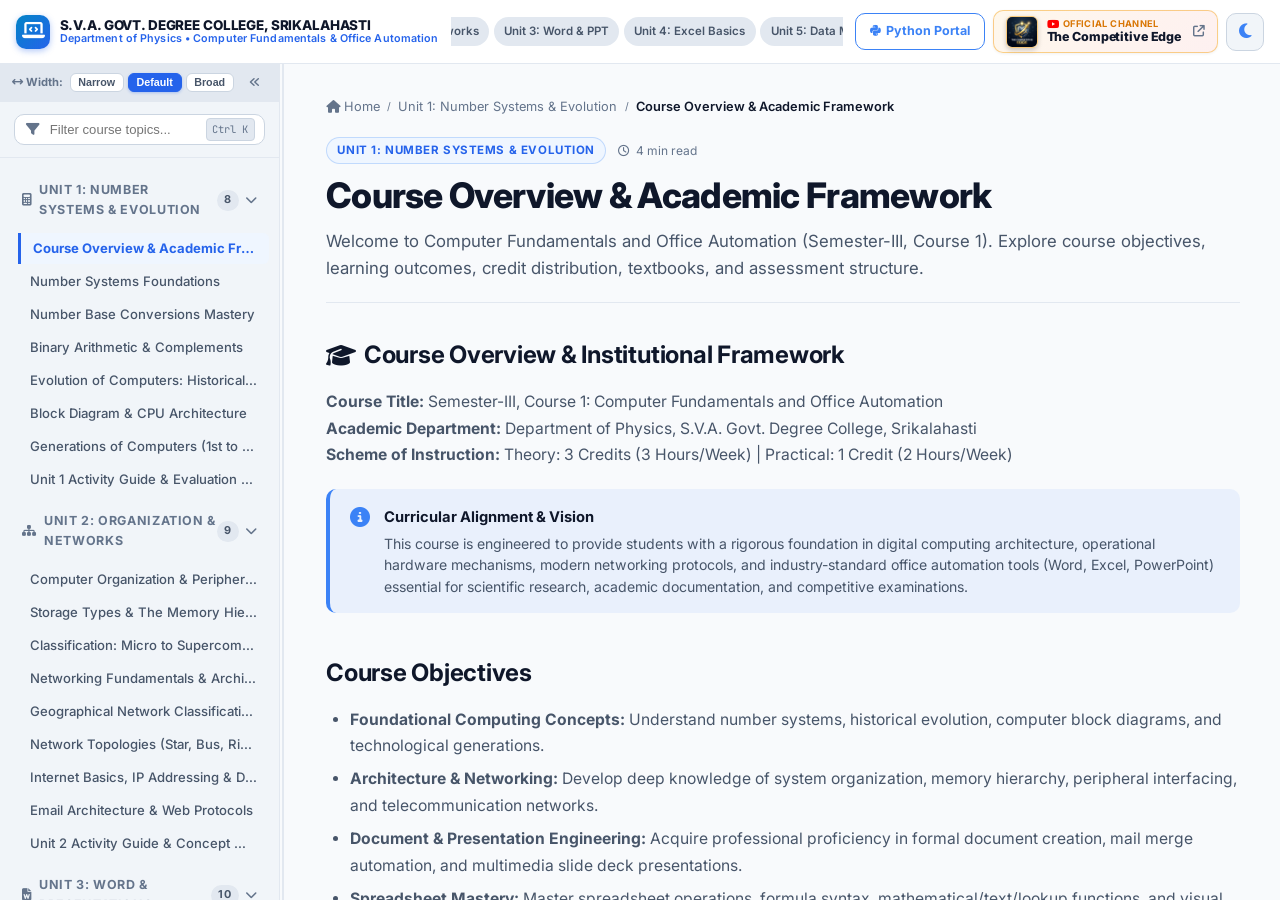
==== computertutorial.html @ bfd8ae58 "Initial commit: Computer Fundamentals & Office Automation Interactive Academic Portal" ====
<!DOCTYPE html>
<html lang="en" data-theme="light">
<head>
  <meta charset="UTF-8">
  <meta name="viewport" content="width=device-width, initial-scale=1.0">
  <title>Computer Fundamentals &amp; Office Automation | Department of Physics, S.V.A. Govt. Degree College, Srikalahasti</title>

  <!-- Google Fonts: Inter & JetBrains Mono -->
  <link rel="preconnect" href="https://fonts.googleapis.com">
  <link rel="preconnect" href="https://fonts.gstatic.com" crossorigin>
  <link href="https://fonts.googleapis.com/css2?family=Inter:wght@400;500;600;700;800&family=JetBrains+Mono:wght@400;500;700&display=swap" rel="stylesheet">

  <!-- Font Awesome 6.5 Icons -->
  <link rel="stylesheet" href="https://cdnjs.cloudflare.com/ajax/libs/font-awesome/6.5.1/css/all.min.css">

  <!-- Core Academic Theme & Interactive Tools Stylesheets -->
  <link rel="stylesheet" href="css/style.css">
  <link rel="stylesheet" href="css/interactive-tools.css">
</head>
<body>

  <!-- Top Reading Progress Indicator -->
  <div id="read-progress-bar"></div>

  <!-- Top Navigation Bar -->
  <header class="app-header">
    <div class="header-left">
      <button class="menu-toggle-btn" id="menu-toggle-btn" onclick="window.NavigationTracker.toggleMobileSidebar()" aria-label="Toggle Curriculum Menu">
        <i class="fa-solid fa-bars"></i>
      </button>

      <a href="#cfoa-intro" class="brand-badge">
        <div class="brand-logo-icon" style="background: linear-gradient(135deg, #0284c7, #2563eb);">
          <i class="fa-solid fa-laptop-code"></i>
        </div>
        <div class="brand-title-group">
          <h1>S.V.A. GOVT. DEGREE COLLEGE, SRIKALAHASTI</h1>
          <p>Department of Physics &bull; Computer Fundamentals &amp; Office Automation</p>
        </div>
      </a>
    </div>

    <!-- Quick Track Switcher Pills -->
    <nav class="track-switcher" aria-label="Curriculum Tracks">
      <a href="#cfoa-intro" class="track-pill active" data-track="track-unit1">Unit 1: Hardware</a>
      <a href="#computer-organization-io" class="track-pill" data-track="track-unit2">Unit 2: Networks</a>
      <a href="#word-basics-interface" class="track-pill" data-track="track-unit3">Unit 3: Word &amp; PPT</a>
      <a href="#spreadsheet-anatomy-referencing" class="track-pill" data-track="track-unit4">Unit 4: Excel Basics</a>
      <a href="#advanced-conditional-formatting" class="track-pill" data-track="track-unit5">Unit 5: Data Modelling</a>
      <a href="#lab-01-system-assembly" class="track-pill" data-track="track-practicals" style="background: rgba(16, 185, 129, 0.1); border-color: var(--accent-emerald); color: var(--accent-emerald);">
        <i class="fa-solid fa-flask"></i> 14 Practical Labs
      </a>
    </nav>

    <div class="header-right">
      <!-- Course Switcher Link to Python Master Portal -->
      <a href="../Python-SVAGDC/index.html" class="tool-btn" style="text-decoration: none; font-size: 0.78rem; font-weight: 700; color: #3b82f6; border-color: #3b82f6; display: inline-flex; align-items: center; gap: 0.35rem;" title="Switch to Python Master Portal">
        <i class="fa-brands fa-python"></i> Python Portal
      </a>

      <!-- YouTube Channel Promotion -->
      <a href="https://www.youtube.com/@TheCompetitiveEdge-b4z" target="_blank" rel="noopener noreferrer" class="yt-promo-btn" title="Visit our Official YouTube Channel: The Competitive Edge (S.V.A. Govt. Degree College, Srikalahasti)" aria-label="Visit The Competitive Edge Official YouTube Channel">
        <img src="Logo-TheCompetitiveEdge.jpg" alt="The Competitive Edge" class="yt-promo-logo">
        <div class="yt-text-box">
          <span class="yt-channel-label"><i class="fa-brands fa-youtube yt-red-icon"></i> Official Channel</span>
          <span class="yt-channel-name">The Competitive Edge</span>
        </div>
        <span class="yt-subscribe-badge" title="Watch on YouTube">
          <i class="fa-solid fa-arrow-up-right-from-square"></i>
        </span>
      </a>

      <button class="theme-toggle-btn" id="theme-toggle-btn" aria-label="Toggle Dark/Light Mode" title="Toggle Theme">
        <i class="fa-solid fa-moon"></i>
      </button>
    </div>
  </header>

  <!-- Main App Layout Container -->
  <div class="app-container">
    <!-- Mobile Sidebar Backdrop -->
    <div class="sidebar-backdrop" id="sidebar-backdrop" onclick="window.NavigationTracker.closeMobileSidebar()"></div>

    <!-- Floating Expand Button for Desktop when Sidebar is Collapsed -->
    <button class="sidebar-floating-toggle" id="sidebar-floating-toggle" title="Show Curriculum Menu">
      <i class="fa-solid fa-bars"></i>
      <span>Curriculum Menu</span>
    </button>

    <!-- Collapsible & Resizable Sidebar Navigation -->
    <aside class="app-sidebar" id="app-sidebar">
      <!-- Sidebar Width Adjustment Toolbar -->
      <div class="sidebar-width-toolbar">
        <div class="width-presets-group" title="Quick Width Presets">
          <span class="width-label"><i class="fa-solid fa-arrows-left-right"></i> Width:</span>
          <button type="button" class="btn-width-preset" data-width="210" title="Narrow Sidebar (210px)">Narrow</button>
          <button type="button" class="btn-width-preset active" data-width="280" title="Default Sidebar (280px)">Default</button>
          <button type="button" class="btn-width-preset" data-width="360" title="Broad Sidebar (360px)">Broad</button>
        </div>
        <button type="button" class="btn-sidebar-collapse" id="sidebar-collapse-btn" title="Collapse Sidebar Menu">
          <i class="fa-solid fa-angles-left"></i>
        </button>
      </div>

      <!-- Quick Search Filter in Sidebar -->
      <div class="sidebar-search-box">
        <div class="sidebar-input-wrapper">
          <i class="fa-solid fa-filter"></i>
          <input type="text" class="sidebar-search-input" id="sidebar-search-input" placeholder="Filter course topics..." autocomplete="off">
          <kbd class="sidebar-search-kbd">Ctrl K</kbd>
        </div>
      </div>

      <!-- Curriculum Accordion Tree Mount -->
      <nav class="curriculum-tree" id="curriculum-tree" aria-label="Curriculum Navigation"></nav>
    </aside>

    <!-- Draggable Sidebar Resizer Handle -->
    <div class="sidebar-resizer" id="sidebar-resizer" title="Drag to adjust sidebar width (Double-click to reset)"></div>

    <!-- Reading & Interactive Main Pane -->
    <main class="app-main" id="app-main">
      <div class="content-wrapper" id="topic-content-mount">
        <!-- Dynamic Topic Content Injected via app.js -->
        <div style="padding: 3rem 1rem; text-align: center; color: var(--text-muted);">
          <i class="fa-solid fa-spinner fa-spin" style="font-size: 2rem; margin-bottom: 1rem; color: var(--primary);"></i>
          <p>Loading course modules...</p>
        </div>
      </div>

      <!-- YouTube Channel Promotion Banner -->
      <section class="bottom-yt-promo-container" aria-label="Official YouTube Channel Promotion">
        <div class="bottom-yt-card">
          <div class="bottom-yt-left">
            <img src="Logo-TheCompetitiveEdge.jpg" alt="The Competitive Edge Crest Logo" class="bottom-yt-crest">
          </div>
          <div class="bottom-yt-body">
            <div class="bottom-yt-badge">
              <i class="fa-brands fa-youtube"></i> OFFICIAL YOUTUBE CHANNEL
            </div>
            <h2 class="bottom-yt-title">The Competitive Edge</h2>
            <p class="bottom-yt-subtitle">
              Department of Physics &bull; S.V.A. Govt. Degree College, Srikalahasti
            </p>
            <div class="bottom-yt-desc">
              <p>
                <strong>Welcome to The Competitive Edge</strong> &mdash; your one-stop academic destination for smart and effective competitive exam preparation! 🎯
              </p>
              <p>
                A complete package for degree scholars and competitive aspirants. We are dedicated to helping students build the analytical skills, computer literacy, reasoning, and competitive edge needed to succeed in government and higher academic examinations.
              </p>
              
              <div class="bottom-yt-features-title">
                📚 What you’ll find on this channel:
              </div>
              <ul class="bottom-yt-grid">
                <li><span>📰</span> Daily Current Affairs &amp; Quizzes</li>
                <li><span>🔢</span> Quantitative Aptitude &amp; Arithmetic</li>
                <li><span>🧠</span> Reasoning &ndash; Verbal &amp; Non-Verbal</li>
                <li><span>📖</span> General English &amp; Vocabulary</li>
                <li><span>🔬</span> General Science &amp; Physics Lectures</li>
                <li><span>💻</span> Computer Fundamentals &amp; Office Automation</li>
                <li><span>🎯</span> Practice Questions, Quizzes &amp; Revision</li>
                <li><span>💡</span> Exam Strategies, Tips &amp; Shortcuts</li>
              </ul>

              <div class="bottom-yt-target-exams">
                Content tailored for aspirants preparing for UPSC, SSC CGL, Banking, Railways (RRB), APPSC, TSPSC, State PSCs, Police, Defence, and university examinations.
              </div>
            </div>
            <div class="bottom-yt-actions">
              <a href="https://www.youtube.com/@TheCompetitiveEdge-b4z" target="_blank" rel="noopener noreferrer" class="btn-yt-big-subscribe" title="Subscribe to The Competitive Edge on YouTube">
                <i class="fa-brands fa-youtube"></i> Subscribe &amp; Watch Lectures <i class="fa-solid fa-arrow-up-right-from-square"></i>
              </a>
              <span class="bottom-yt-stat"><i class="fa-solid fa-circle-check"></i> Free Academic Lectures &amp; Competitive Exam Prep</span>
            </div>
          </div>
        </div>
      </section>

      <!-- Footer -->
      <footer class="app-footer">
        <div class="footer-dept-badge">DEPARTMENT OF PHYSICS</div>
        <p>S.V.A. Govt. Degree College, Srikalahasti, Tirupati District, Andhra Pradesh</p>
        <p style="margin-top: 0.35rem; font-size: 0.76rem; color: var(--text-muted);">
          Semester-III &bull; Course 1: Computer Fundamentals and Office Automation &bull; Live Interactive Web Portal
        </p>
      </footer>
    </main>
  </div>

  <!-- Global Fast Search Modal (Ctrl+K) -->
  <div class="search-modal-backdrop" id="search-modal-backdrop">
    <div class="search-modal">
      <div class="search-modal-header">
        <i class="fa-solid fa-magnifying-glass"></i>
        <input type="text" class="search-modal-input" id="search-modal-input" placeholder="Search number systems, networking, Word, Excel formulas, labs..." autocomplete="off">
        <button class="search-modal-close" id="search-modal-close" aria-label="Close search modal">
          <i class="fa-solid fa-xmark"></i>
        </button>
      </div>
      <ul class="search-results-list" id="search-results-list"></ul>
    </div>
  </div>

  <!-- Application Logic Scripts -->
  <script src="js/curriculum_data.js"></script>
  <script src="js/spreadsheet_engine.js"></script>
  <script src="js/number_converter.js"></script>
  <script src="js/topology_simulator.js"></script>
  <script src="js/quiz.js"></script>
  <script src="js/navigation.js"></script>
  <script src="js/app.js"></script>

</body>
</html>
---- css/style.css ----
/* ==========================================================================
   Python-SVAGDC: Master Python Learning Portal
   S.V.A. Govt. Degree College, Srikalahasti
   Bespoke Academic Theme & Responsive Layout
   ========================================================================== */

:root {
  --font-sans: 'Inter', -apple-system, BlinkMacSystemFont, "Segoe UI", Roboto, Oxygen, Ubuntu, Cantarell, sans-serif;
  --font-mono: 'JetBrains Mono', 'Fira Code', Menlo, Monaco, Consolas, monospace;

  /* Light Theme Palette */
  --bg-primary: #f8fafc;
  --bg-surface: #ffffff;
  --bg-surface-elevated: #ffffff;
  --bg-sidebar: #f1f5f9;
  --bg-hover: #e2e8f0;
  --bg-active: #e0f2fe;

  --border-subtle: #e2e8f0;
  --border-medium: #cbd5e1;
  --border-focus: #3b82f6;

  --text-primary: #0f172a;
  --text-secondary: #475569;
  --text-muted: #64748b;
  --text-inverse: #ffffff;

  --primary: #2563eb;
  --primary-hover: #1d4ed8;
  --primary-light: #eff6ff;
  --primary-dark: #1e40af;

  --accent-cyan: #0284c7;
  --accent-emerald: #059669;
  --accent-amber: #d97706;
  --accent-purple: #7c3aed;
  --accent-rose: #e11d48;

  --card-shadow: 0 1px 3px 0 rgb(0 0 0 / 0.08), 0 1px 2px -1px rgb(0 0 0 / 0.08);
  --card-shadow-hover: 0 10px 15px -3px rgb(0 0 0 / 0.08), 0 4px 6px -4px rgb(0 0 0 / 0.04);
  --modal-shadow: 0 20px 25px -5px rgb(0 0 0 / 0.15), 0 8px 10px -6px rgb(0 0 0 / 0.1);

  --header-height: 64px;
  --sidebar-width: 280px;
  --content-max-width: 1040px;
  --radius-sm: 6px;
  --radius-md: 10px;
  --radius-lg: 16px;
  --radius-full: 9999px;
  --transition-fast: 0.15s ease;
  --transition-normal: 0.25s ease;
}

[data-theme="dark"] {
  --bg-primary: #090d16;
  --bg-surface: #0f172a;
  --bg-surface-elevated: #1e293b;
  --bg-sidebar: #0b1120;
  --bg-hover: #1e293b;
  --bg-active: #1e3a8a33;

  --border-subtle: #1e293b;
  --border-medium: #334155;
  --border-focus: #60a5fa;

  --text-primary: #f8fafc;
  --text-secondary: #cbd5e1;
  --text-muted: #94a3b8;
  --text-inverse: #0f172a;

  --primary: #38bdf8;
  --primary-hover: #7dd3fc;
  --primary-light: #0369a133;
  --primary-dark: #0284c7;

  --accent-cyan: #38bdf8;
  --accent-emerald: #10b981;
  --accent-amber: #fbbf24;
  --accent-purple: #a855f7;
  --accent-rose: #f43f5e;

  --card-shadow: 0 4px 6px -1px rgb(0 0 0 / 0.3), 0 2px 4px -2px rgb(0 0 0 / 0.3);
  --card-shadow-hover: 0 10px 15px -3px rgb(0 0 0 / 0.4), 0 4px 6px -4px rgb(0 0 0 / 0.2);
  --modal-shadow: 0 25px 50px -12px rgb(0 0 0 / 0.7);
}

*, *::before, *::after {
  box-sizing: border-box;
  margin: 0;
  padding: 0;
}

html {
  scroll-behavior: smooth;
  font-size: 16px;
}

body {
  font-family: var(--font-sans);
  background-color: var(--bg-primary);
  color: var(--text-primary);
  line-height: 1.65;
  min-height: 100vh;
  display: flex;
  flex-direction: column;
  -webkit-font-smoothing: antialiased;
  -moz-osx-font-smoothing: grayscale;
}

/* ================= Top Progress Bar ================= */
#read-progress-bar {
  position: fixed;
  top: 0;
  left: 0;
  height: 3px;
  background: linear-gradient(90deg, var(--accent-cyan), var(--primary), var(--accent-emerald));
  z-index: 1001;
  width: 0%;
  transition: width 0.1s linear;
}

/* ================= Top Navigation Bar ================= */
.app-header {
  height: var(--header-height);
  background-color: var(--bg-surface);
  border-bottom: 1px solid var(--border-subtle);
  position: sticky;
  top: 0;
  z-index: 1000;
  display: flex;
  align-items: center;
  justify-content: space-between;
  padding: 0 1rem;
  gap: 0.75rem;
  backdrop-filter: blur(12px);
}

.header-left {
  display: flex;
  align-items: center;
  gap: 0.6rem;
  flex-shrink: 0;
}

.menu-toggle-btn {
  display: none;
  background: transparent;
  border: 1px solid var(--border-medium);
  color: var(--text-primary);
  width: 36px;
  height: 36px;
  border-radius: var(--radius-sm);
  cursor: pointer;
  align-items: center;
  justify-content: center;
  font-size: 1rem;
}

.brand-badge {
  display: flex;
  align-items: center;
  gap: 0.6rem;
  text-decoration: none;
  color: inherit;
}

.brand-logo-icon {
  width: 34px;
  height: 34px;
  background: linear-gradient(135deg, #0284c7, #3b82f6);
  border-radius: var(--radius-md);
  display: flex;
  align-items: center;
  justify-content: center;
  color: #ffffff;
  font-size: 1.15rem;
  box-shadow: 0 2px 6px rgba(37, 99, 235, 0.35);
  flex-shrink: 0;
}

.brand-title-group h1 {
  font-size: 0.84rem;
  font-weight: 800;
  letter-spacing: -0.01em;
  color: var(--text-primary);
  line-height: 1.15;
  white-space: nowrap;
}

.brand-title-group p {
  font-size: 0.67rem;
  font-weight: 600;
  color: var(--primary);
  letter-spacing: 0.01em;
  line-height: 1.1;
  white-space: nowrap;
}

/* Quick Track Switcher Pills */
.track-switcher {
  display: flex;
  align-items: center;
  gap: 0.3rem;
  overflow-x: auto;
  flex: 1;
  min-width: 0;
  justify-content: center;
  scrollbar-width: none;
  padding: 0 0.25rem;
}

.track-switcher::-webkit-scrollbar {
  display: none;
}

.track-pill {
  padding: 0.26rem 0.58rem;
  border-radius: var(--radius-full);
  font-size: 0.72rem;
  font-weight: 600;
  color: var(--text-secondary);
  background: var(--bg-hover);
  border: 1px solid transparent;
  cursor: pointer;
  text-decoration: none;
  white-space: nowrap;
  flex-shrink: 0;
  transition: all var(--transition-fast);
}

.track-pill:hover {
  background: var(--bg-active);
  color: var(--primary);
  border-color: var(--border-medium);
}

.track-pill.active {
  background: var(--primary);
  color: #ffffff;
  border-color: var(--primary);
}

.header-right {
  display: flex;
  align-items: center;
  gap: 0.5rem;
  flex-shrink: 0;
}

/* ================= The Competitive Edge YouTube Promotion Badge ================= */
.yt-promo-btn {
  display: flex;
  align-items: center;
  gap: 0.55rem;
  padding: 0.3rem 0.75rem;
  min-width: auto;
  background: linear-gradient(135deg, rgba(245, 158, 11, 0.08), rgba(239, 68, 68, 0.08));
  border: 1.5px solid rgba(245, 158, 11, 0.45);
  border-radius: var(--radius-md);
  color: var(--text-primary);
  text-decoration: none;
  cursor: pointer;
  transition: all var(--transition-fast);
  line-height: 1.2;
  box-shadow: 0 1px 3px rgba(0, 0, 0, 0.06);
}

.yt-promo-btn:hover {
  background: linear-gradient(135deg, rgba(245, 158, 11, 0.16), rgba(239, 68, 68, 0.15));
  border-color: #f59e0b;
  box-shadow: 0 3px 10px rgba(245, 158, 11, 0.25);
  transform: translateY(-1px);
}

.yt-promo-logo {
  width: 32px;
  height: 32px;
  border-radius: 6px;
  object-fit: cover;
  flex-shrink: 0;
  box-shadow: 0 2px 5px rgba(0, 0, 0, 0.2);
  border: 1px solid rgba(245, 158, 11, 0.5);
  transition: transform var(--transition-fast);
}

.yt-promo-btn:hover .yt-promo-logo {
  transform: scale(1.05);
}

.yt-text-box {
  display: flex;
  flex-direction: column;
}

.yt-channel-label {
  font-size: 0.58rem;
  font-weight: 700;
  text-transform: uppercase;
  letter-spacing: 0.04em;
  color: #d97706;
  display: flex;
  align-items: center;
  gap: 0.25rem;
}

.yt-red-icon {
  color: #ff0000;
  font-size: 0.68rem;
}

.yt-channel-name {
  font-size: 0.78rem;
  font-weight: 800;
  color: var(--text-primary);
  white-space: nowrap;
  letter-spacing: -0.01em;
}

.yt-subscribe-badge {
  font-size: 0.72rem;
  color: var(--text-muted);
  margin-left: 0.2rem;
  transition: color var(--transition-fast), transform var(--transition-fast);
}

.yt-promo-btn:hover .yt-subscribe-badge {
  color: #ef4444;
  transform: translate(2px, -2px);
}

[data-theme="dark"] .yt-promo-btn {
  background: linear-gradient(135deg, rgba(245, 158, 11, 0.12), rgba(239, 68, 68, 0.14));
  border-color: rgba(245, 158, 11, 0.55);
}

[data-theme="dark"] .yt-channel-label {
  color: #fbbf24;
}

[data-theme="dark"] .yt-promo-btn:hover {
  border-color: #fbbf24;
  box-shadow: 0 4px 16px rgba(245, 158, 11, 0.35);
}

@media (max-width: 1024px) {
  .yt-promo-btn {
    min-width: auto;
    padding: 0.35rem 0.75rem;
  }
}

@media (max-width: 768px) {
  .yt-channel-label {
    font-size: 0.6rem;
  }
  .yt-channel-name {
    font-size: 0.78rem;
  }
}

@media (max-width: 580px) {
  .yt-text-box, .yt-subscribe-badge {
    display: none;
  }
  .yt-promo-btn {
    min-width: auto;
    padding: 0.25rem 0.4rem;
  }
  .yt-promo-logo {
    width: 34px;
    height: 34px;
  }
}

.search-trigger-btn {
  display: flex;
  align-items: center;
  gap: 0.5rem;
  padding: 0.45rem 0.85rem;
  background: var(--bg-sidebar);
  border: 1px solid var(--border-medium);
  border-radius: var(--radius-md);
  color: var(--text-muted);
  font-size: 0.82rem;
  cursor: pointer;
  transition: all var(--transition-fast);
}

.search-trigger-btn:hover {
  border-color: var(--primary);
  color: var(--text-primary);
}

.search-kbd {
  font-family: var(--font-mono);
  font-size: 0.7rem;
  background: var(--bg-hover);
  border: 1px solid var(--border-medium);
  border-radius: 4px;
  padding: 0.1rem 0.35rem;
  color: var(--text-secondary);
}

.theme-toggle-btn {
  background: var(--bg-sidebar);
  border: 1px solid var(--border-medium);
  color: var(--text-primary);
  width: 38px;
  height: 38px;
  border-radius: var(--radius-md);
  display: flex;
  align-items: center;
  justify-content: center;
  cursor: pointer;
  font-size: 1.05rem;
  transition: all var(--transition-fast);
}

.theme-toggle-btn:hover {
  background: var(--bg-hover);
  border-color: var(--border-focus);
}

/* ================= App Layout Wrapper ================= */
.app-container {
  display: flex;
  flex: 1;
  position: relative;
  overflow: hidden;
}

/* ================= Sidebar Navigation & Width Controls ================= */
.app-sidebar {
  width: var(--sidebar-width);
  background-color: var(--bg-sidebar);
  border-right: 1px solid var(--border-subtle);
  height: calc(100vh - var(--header-height));
  position: sticky;
  top: var(--header-height);
  overflow-y: auto;
  display: flex;
  flex-direction: column;
  flex-shrink: 0;
  transition: transform var(--transition-normal);
}

.app-sidebar.collapsed-desktop {
  width: 0 !important;
  min-width: 0 !important;
  overflow: hidden !important;
  border-right: none !important;
  padding: 0 !important;
  visibility: hidden;
}

/* Sidebar Width Toolbar (Narrow, Default, Broad Presets & Collapse) */
.sidebar-width-toolbar {
  display: flex;
  align-items: center;
  justify-content: space-between;
  padding: 0.4rem 0.75rem;
  background-color: var(--bg-hover);
  border-bottom: 1px solid var(--border-subtle);
  position: sticky;
  top: 0;
  z-index: 12;
  font-size: 0.74rem;
}

.width-presets-group {
  display: flex;
  align-items: center;
  gap: 0.25rem;
}

.width-label {
  font-size: 0.7rem;
  font-weight: 700;
  color: var(--text-muted);
  display: flex;
  align-items: center;
  gap: 0.2rem;
  margin-right: 0.15rem;
}

.btn-width-preset {
  background: var(--bg-surface);
  border: 1px solid var(--border-medium);
  color: var(--text-secondary);
  font-size: 0.67rem;
  font-weight: 600;
  padding: 0.18rem 0.48rem;
  border-radius: var(--radius-sm);
  cursor: pointer;
  transition: all var(--transition-fast);
}

.btn-width-preset:hover {
  background: var(--bg-surface);
  color: var(--primary);
  border-color: var(--primary);
}

.btn-width-preset.active {
  background: var(--primary);
  color: #ffffff;
  border-color: var(--primary);
  font-weight: 700;
  box-shadow: 0 1px 3px rgba(37, 99, 235, 0.3);
}

.btn-sidebar-collapse {
  background: transparent;
  border: 1px solid transparent;
  color: var(--text-muted);
  width: 24px;
  height: 24px;
  border-radius: var(--radius-sm);
  display: flex;
  align-items: center;
  justify-content: center;
  cursor: pointer;
  font-size: 0.72rem;
  transition: all var(--transition-fast);
}

.btn-sidebar-collapse:hover {
  background: var(--bg-surface);
  color: var(--primary);
  border-color: var(--border-medium);
}

/* Draggable Splitter Divider between Sidebar and Main Content */
.sidebar-resizer {
  width: 6px;
  background: transparent;
  cursor: col-resize;
  position: relative;
  flex-shrink: 0;
  z-index: 90;
  transition: background 0.15s ease;
  user-select: none;
}

.sidebar-resizer::after {
  content: '';
  position: absolute;
  top: 0;
  bottom: 0;
  left: 2px;
  width: 2px;
  background: var(--border-subtle);
  transition: all 0.15s ease;
}

.sidebar-resizer:hover,
.sidebar-resizer.dragging {
  background: rgba(37, 99, 235, 0.12);
}

.sidebar-resizer:hover::after,
.sidebar-resizer.dragging::after {
  background: var(--primary);
  width: 3px;
  box-shadow: 0 0 8px rgba(37, 99, 235, 0.5);
}

body.resizing-sidebar {
  cursor: col-resize !important;
  user-select: none !important;
}

body.resizing-sidebar iframe,
body.resizing-sidebar textarea {
  pointer-events: none !important;
}

/* Floating Expand Trigger when Sidebar is Hidden on Desktop */
.sidebar-floating-toggle {
  display: none;
  position: fixed;
  left: 0;
  top: 75px;
  z-index: 1002;
  background: var(--primary);
  color: #ffffff;
  border: none;
  border-radius: 0 var(--radius-md) var(--radius-md) 0;
  padding: 0.5rem 0.75rem;
  cursor: pointer;
  box-shadow: 0 4px 14px rgba(37, 99, 235, 0.45);
  align-items: center;
  gap: 0.45rem;
  font-size: 0.78rem;
  font-weight: 700;
  transition: all var(--transition-fast);
}

.sidebar-floating-toggle:hover {
  background: var(--primary-hover);
  transform: translateX(2px);
}

.sidebar-floating-toggle.visible {
  display: inline-flex;
}

.sidebar-search-box {
  padding: 0.75rem 0.85rem;
  border-bottom: 1px solid var(--border-subtle);
  position: sticky;
  top: 36px;
  background-color: var(--bg-sidebar);
  z-index: 10;
}

.sidebar-input-wrapper {
  position: relative;
  display: flex;
  align-items: center;
}

.sidebar-input-wrapper i {
  position: absolute;
  left: 0.75rem;
  color: var(--text-muted);
  font-size: 0.85rem;
}

.sidebar-search-input {
  width: 100%;
  padding: 0.45rem 0.75rem 0.45rem 2.2rem;
  border-radius: var(--radius-md);
  border: 1px solid var(--border-medium);
  background-color: var(--bg-surface);
  color: var(--text-primary);
  font-size: 0.82rem;
  outline: none;
  transition: border-color var(--transition-fast);
}

.sidebar-search-input:focus {
  border-color: var(--border-focus);
  box-shadow: 0 0 0 2px rgba(59, 130, 246, 0.2);
}

.sidebar-search-kbd {
  position: absolute;
  right: 0.65rem;
  font-family: var(--font-mono);
  font-size: 0.65rem;
  background: var(--bg-hover);
  border: 1px solid var(--border-medium);
  border-radius: 4px;
  padding: 0.1rem 0.35rem;
  color: var(--text-muted);
  pointer-events: none;
}

.curriculum-tree {
  padding: 0.75rem 0.6rem 2rem 0.6rem;
  display: flex;
  flex-direction: column;
  gap: 0.35rem;
}

.category-group {
  border-radius: var(--radius-md);
  overflow: hidden;
}

.category-header {
  display: flex;
  align-items: center;
  justify-content: space-between;
  padding: 0.6rem 0.75rem;
  font-size: 0.78rem;
  font-weight: 700;
  text-transform: uppercase;
  letter-spacing: 0.05em;
  color: var(--text-muted);
  cursor: pointer;
  user-select: none;
  border-radius: var(--radius-sm);
  transition: all var(--transition-fast);
}

.category-header:hover {
  background-color: var(--bg-hover);
  color: var(--text-primary);
}

.category-header-title {
  display: flex;
  align-items: center;
  gap: 0.5rem;
}

.category-badge {
  font-size: 0.68rem;
  padding: 0.1rem 0.45rem;
  border-radius: var(--radius-full);
  background-color: var(--bg-hover);
  color: var(--text-secondary);
}

.category-arrow {
  font-size: 0.75rem;
  transition: transform var(--transition-fast);
}

.category-group.collapsed .category-arrow {
  transform: rotate(-90deg);
}

.category-group.collapsed .topic-list {
  display: none;
}

.topic-list {
  list-style: none;
  padding-left: 0.5rem;
  margin-top: 0.15rem;
  display: flex;
  flex-direction: column;
  gap: 0.12rem;
}

.topic-item a {
  display: flex;
  align-items: center;
  justify-content: space-between;
  gap: 0.45rem;
  padding: 0.42rem 0.75rem;
  font-size: 0.82rem;
  font-weight: 500;
  color: var(--text-secondary);
  text-decoration: none;
  border-radius: var(--radius-sm);
  transition: all var(--transition-fast);
  line-height: 1.35;
}

.topic-item a span {
  flex: 1;
  min-width: 0;
  overflow: hidden;
  text-overflow: ellipsis;
  white-space: nowrap;
}

.topic-item a:hover {
  background-color: var(--bg-hover);
  color: var(--text-primary);
  transform: translateX(2px);
}

.topic-item.active a {
  background-color: var(--primary-light);
  color: var(--primary);
  font-weight: 700;
  border-left: 3px solid var(--primary);
  border-top-left-radius: 0;
  border-bottom-left-radius: 0;
}

.topic-item .check-icon {
  font-size: 0.72rem;
  color: var(--accent-emerald);
  display: none;
}

.topic-item.completed .check-icon {
  display: inline-block;
}

/* ================= Main Content Area ================= */
.app-main {
  flex: 1;
  min-width: 0;
  height: calc(100vh - var(--header-height));
  overflow-y: auto;
  padding: 2rem 2.5rem 4rem 2.5rem;
  scroll-behavior: smooth;
}

.content-wrapper {
  max-width: var(--content-max-width);
  margin: 0 auto;
}

/* Breadcrumbs */
.breadcrumbs {
  display: flex;
  align-items: center;
  gap: 0.45rem;
  font-size: 0.8rem;
  color: var(--text-muted);
  margin-bottom: 1.25rem;
}

.breadcrumbs a {
  color: var(--text-muted);
  text-decoration: none;
  transition: color var(--transition-fast);
}

.breadcrumbs a:hover {
  color: var(--primary);
}

.breadcrumbs .separator {
  font-size: 0.65rem;
  color: var(--text-muted);
}

.breadcrumbs .current {
  color: var(--text-primary);
  font-weight: 600;
}

/* Lesson Header & Meta */
.lesson-header {
  margin-bottom: 2rem;
  padding-bottom: 1.25rem;
  border-bottom: 1px solid var(--border-subtle);
}

.lesson-meta-row {
  display: flex;
  align-items: center;
  gap: 0.75rem;
  margin-bottom: 0.6rem;
  flex-wrap: wrap;
}

.module-tag {
  font-size: 0.72rem;
  font-weight: 700;
  text-transform: uppercase;
  letter-spacing: 0.05em;
  padding: 0.2rem 0.65rem;
  border-radius: var(--radius-full);
  background-color: var(--primary-light);
  color: var(--primary);
  border: 1px solid rgba(59, 130, 246, 0.25);
}

.read-time {
  font-size: 0.75rem;
  color: var(--text-muted);
  display: flex;
  align-items: center;
  gap: 0.35rem;
}

.lesson-title {
  font-size: 2.2rem;
  font-weight: 800;
  letter-spacing: -0.02em;
  color: var(--text-primary);
  line-height: 1.2;
  margin-bottom: 0.75rem;
}

.lesson-lead {
  font-size: 1.05rem;
  color: var(--text-secondary);
  line-height: 1.6;
  max-width: 900px;
}

/* Chapter Navigation Quick Buttons */
.nav-buttons-bar {
  display: flex;
  align-items: center;
  justify-content: space-between;
  margin: 1.5rem 0;
  gap: 1rem;
}

.nav-btn {
  display: inline-flex;
  align-items: center;
  gap: 0.5rem;
  padding: 0.55rem 1.1rem;
  border-radius: var(--radius-md);
  font-size: 0.86rem;
  font-weight: 600;
  text-decoration: none;
  cursor: pointer;
  transition: all var(--transition-fast);
  border: 1px solid var(--border-medium);
  background-color: var(--bg-surface);
  color: var(--text-primary);
}

.nav-btn:hover {
  border-color: var(--primary);
  color: var(--primary);
  background-color: var(--bg-hover);
}

.nav-btn.primary {
  background-color: var(--primary);
  color: #ffffff;
  border-color: var(--primary);
  box-shadow: 0 2px 4px rgba(37, 99, 235, 0.25);
}

.nav-btn.primary:hover {
  background-color: var(--primary-hover);
}

.nav-btn.disabled {
  opacity: 0.4;
  pointer-events: none;
  cursor: not-allowed;
}

/* Pedagogical Sections & Typography */
.pedagogy-section {
  margin-bottom: 2.5rem;
}

.pedagogy-section h2 {
  font-size: 1.5rem;
  font-weight: 700;
  letter-spacing: -0.01em;
  color: var(--text-primary);
  margin-bottom: 0.9rem;
  display: flex;
  align-items: center;
  gap: 0.5rem;
}

.pedagogy-section h3 {
  font-size: 1.2rem;
  font-weight: 600;
  color: var(--text-primary);
  margin: 1.5rem 0 0.75rem 0;
}

.pedagogy-section p {
  color: var(--text-secondary);
  font-size: 0.98rem;
  line-height: 1.7;
  margin-bottom: 1rem;
}

.pedagogy-section ul, .pedagogy-section ol {
  color: var(--text-secondary);
  font-size: 0.98rem;
  line-height: 1.7;
  padding-left: 1.5rem;
  margin-bottom: 1rem;
}

.pedagogy-section li {
  margin-bottom: 0.4rem;
}

.pedagogy-section code {
  font-family: var(--font-mono);
  font-size: 0.88em;
  background-color: var(--bg-hover);
  color: var(--accent-rose);
  padding: 0.15rem 0.35rem;
  border-radius: var(--radius-sm);
  border: 1px solid var(--border-subtle);
}

/* Callout Alerts */
.callout-box {
  border-radius: var(--radius-md);
  padding: 1rem 1.25rem;
  margin: 1.25rem 0;
  display: flex;
  gap: 0.85rem;
  border-left: 4px solid;
}

.callout-box.info {
  background-color: rgba(59, 130, 246, 0.08);
  border-color: #3b82f6;
  color: var(--text-primary);
}

.callout-box.tip {
  background-color: rgba(16, 185, 129, 0.08);
  border-color: #10b981;
  color: var(--text-primary);
}

.callout-box.warning {
  background-color: rgba(245, 158, 11, 0.08);
  border-color: #f59e0b;
  color: var(--text-primary);
}

.callout-box.academic {
  background-color: rgba(124, 58, 237, 0.08);
  border-color: #7c3aed;
  color: var(--text-primary);
}

.callout-icon {
  font-size: 1.25rem;
  line-height: 1;
  flex-shrink: 0;
  margin-top: 0.15rem;
}

.callout-box.info .callout-icon { color: #3b82f6; }
.callout-box.tip .callout-icon { color: #10b981; }
.callout-box.warning .callout-icon { color: #f59e0b; }
.callout-box.academic .callout-icon { color: #7c3aed; }

.callout-content {
  flex: 1;
}

.callout-title {
  font-weight: 700;
  font-size: 0.92rem;
  margin-bottom: 0.25rem;
}

.callout-text {
  font-size: 0.88rem;
  color: var(--text-secondary);
  line-height: 1.5;
}

/* Modern Data & Reference Tables */
.table-container {
  overflow-x: auto;
  margin: 1.5rem 0;
  border-radius: var(--radius-md);
  border: 1px solid var(--border-medium);
  background-color: var(--bg-surface);
  box-shadow: var(--card-shadow);
}

.data-table {
  width: 100%;
  border-collapse: collapse;
  text-align: left;
  font-size: 0.88rem;
}

.data-table th {
  background-color: var(--bg-sidebar);
  color: var(--text-primary);
  font-weight: 700;
  padding: 0.75rem 1rem;
  border-bottom: 2px solid var(--border-medium);
  white-space: nowrap;
}

.data-table td {
  padding: 0.75rem 1rem;
  border-bottom: 1px solid var(--border-subtle);
  color: var(--text-secondary);
}

.data-table tr:last-child td {
  border-bottom: none;
}

.data-table tr:hover td {
  background-color: var(--bg-hover);
}

/* ================= Search Modal ================= */
.search-modal-backdrop {
  position: fixed;
  inset: 0;
  background-color: rgba(0, 0, 0, 0.6);
  backdrop-filter: blur(4px);
  z-index: 2000;
  display: none;
  align-items: flex-start;
  justify-content: center;
  padding-top: 10vh;
}

.search-modal-backdrop.active {
  display: flex;
}

.search-modal {
  width: 90%;
  max-width: 620px;
  background-color: var(--bg-surface);
  border: 1px solid var(--border-medium);
  border-radius: var(--radius-lg);
  box-shadow: var(--modal-shadow);
  overflow: hidden;
  display: flex;
  flex-direction: column;
}

.search-modal-header {
  display: flex;
  align-items: center;
  padding: 0.85rem 1.25rem;
  border-bottom: 1px solid var(--border-subtle);
  gap: 0.75rem;
}

.search-modal-header i {
  color: var(--text-muted);
  font-size: 1.1rem;
}

.search-modal-input {
  flex: 1;
  border: none;
  background: transparent;
  color: var(--text-primary);
  font-size: 1.05rem;
  outline: none;
}

.search-modal-close {
  background: none;
  border: none;
  color: var(--text-muted);
  cursor: pointer;
  font-size: 1.1rem;
  padding: 0.2rem;
}

.search-results-list {
  max-height: 400px;
  overflow-y: auto;
  padding: 0.5rem;
  list-style: none;
}

.search-result-item a {
  display: block;
  padding: 0.75rem 1rem;
  border-radius: var(--radius-md);
  text-decoration: none;
  color: var(--text-primary);
  transition: background-color var(--transition-fast);
}

.search-result-item a:hover {
  background-color: var(--bg-hover);
}

.search-result-title {
  font-weight: 600;
  font-size: 0.92rem;
}

.search-result-path {
  font-size: 0.76rem;
  color: var(--text-muted);
  margin-top: 0.15rem;
}

/* ================= Big Size Bottom YouTube Promotion Banner ================= */
.bottom-yt-promo-container {
  max-width: var(--content-max-width);
  margin: 3.5rem auto 2.5rem auto;
  padding: 0 0.5rem;
}

.bottom-yt-card {
  display: flex;
  align-items: flex-start;
  gap: 2.25rem;
  background: linear-gradient(135deg, rgba(245, 158, 11, 0.07), rgba(239, 68, 68, 0.08), rgba(37, 99, 235, 0.05));
  border: 2px solid rgba(245, 158, 11, 0.45);
  border-radius: var(--radius-lg);
  padding: 2.25rem 2.5rem;
  box-shadow: 0 4px 24px rgba(0, 0, 0, 0.06);
  position: relative;
  overflow: hidden;
  transition: all var(--transition-normal);
}

.bottom-yt-card::before {
  content: '';
  position: absolute;
  top: -60px;
  right: -60px;
  width: 180px;
  height: 180px;
  background: radial-gradient(circle, rgba(239, 68, 68, 0.15) 0%, transparent 70%);
  border-radius: 50%;
  pointer-events: none;
}

.bottom-yt-card:hover {
  border-color: #f59e0b;
  box-shadow: 0 8px 32px rgba(245, 158, 11, 0.22);
  transform: translateY(-2px);
}

.bottom-yt-left {
  flex-shrink: 0;
  margin-top: 0.25rem;
}

.bottom-yt-crest {
  width: 110px;
  height: 110px;
  border-radius: 20px;
  object-fit: cover;
  box-shadow: 0 6px 18px rgba(0, 0, 0, 0.28);
  border: 2.5px solid rgba(245, 158, 11, 0.65);
  transition: transform var(--transition-fast);
}

.bottom-yt-card:hover .bottom-yt-crest {
  transform: scale(1.05) rotate(1deg);
}

.bottom-yt-body {
  flex: 1;
  min-width: 0;
}

.bottom-yt-badge {
  display: inline-flex;
  align-items: center;
  gap: 0.45rem;
  font-size: 0.72rem;
  font-weight: 800;
  text-transform: uppercase;
  letter-spacing: 0.06em;
  color: #ffffff;
  background: linear-gradient(135deg, #dc2626, #b91c1c);
  padding: 0.25rem 0.8rem;
  border-radius: var(--radius-full);
  margin-bottom: 0.65rem;
  box-shadow: 0 2px 6px rgba(220, 38, 38, 0.35);
}

.bottom-yt-title {
  font-size: 1.65rem;
  font-weight: 800;
  color: var(--text-primary);
  margin-bottom: 0.2rem;
  letter-spacing: -0.02em;
  line-height: 1.2;
}

.bottom-yt-subtitle {
  font-size: 0.88rem;
  font-weight: 600;
  color: #d97706;
  margin-bottom: 0.75rem;
}

.bottom-yt-desc {
  font-size: 0.92rem;
  color: var(--text-secondary);
  line-height: 1.65;
  margin-bottom: 1.25rem;
  max-width: 100%;
}

.bottom-yt-desc p {
  margin-bottom: 0.65rem;
}

.bottom-yt-features-title {
  font-size: 0.96rem;
  font-weight: 700;
  color: var(--text-primary);
  margin: 1.15rem 0 0.5rem 0;
  display: flex;
  align-items: center;
  gap: 0.4rem;
}

.bottom-yt-grid {
  display: grid;
  grid-template-columns: repeat(auto-fit, minmax(260px, 1fr));
  gap: 0.45rem 1.25rem;
  margin: 0.6rem 0 1.2rem 0;
  list-style: none;
  padding: 0;
}

.bottom-yt-grid li {
  font-size: 0.88rem;
  color: var(--text-secondary);
  display: flex;
  align-items: center;
  gap: 0.5rem;
  line-height: 1.4;
}

.bottom-yt-target-exams {
  font-size: 0.88rem;
  color: var(--text-secondary);
  background: var(--bg-hover);
  border-left: 3px solid #f59e0b;
  padding: 0.75rem 1rem;
  border-radius: 0 var(--radius-sm) var(--radius-sm) 0;
  margin: 1rem 0 1.25rem 0;
  line-height: 1.6;
}

.bottom-yt-actions {
  display: flex;
  align-items: center;
  gap: 1.25rem;
  flex-wrap: wrap;
}

.btn-yt-big-subscribe {
  display: inline-flex;
  align-items: center;
  gap: 0.65rem;
  padding: 0.7rem 1.6rem;
  background: linear-gradient(135deg, #ef4444, #dc2626);
  color: #ffffff !important;
  font-size: 0.95rem;
  font-weight: 700;
  border-radius: var(--radius-md);
  text-decoration: none;
  box-shadow: 0 4px 14px rgba(239, 68, 68, 0.38);
  transition: all var(--transition-fast);
}

.btn-yt-big-subscribe:hover {
  background: linear-gradient(135deg, #dc2626, #b91c1c);
  box-shadow: 0 6px 20px rgba(239, 68, 68, 0.55);
  transform: translateY(-2px);
}

.bottom-yt-stat {
  font-size: 0.84rem;
  color: var(--text-muted);
  display: inline-flex;
  align-items: center;
  gap: 0.4rem;
}

.bottom-yt-stat i {
  color: var(--accent-emerald);
}

[data-theme="dark"] .bottom-yt-card {
  background: linear-gradient(135deg, rgba(245, 158, 11, 0.12), rgba(239, 68, 68, 0.12), rgba(30, 58, 138, 0.2));
  border-color: rgba(245, 158, 11, 0.5);
}

[data-theme="dark"] .bottom-yt-subtitle {
  color: #fbbf24;
}

@media (max-width: 768px) {
  .bottom-yt-card {
    flex-direction: column;
    text-align: center;
    gap: 1.5rem;
    padding: 1.75rem 1.25rem;
  }
  
  .bottom-yt-actions {
    justify-content: center;
  }
  
  .bottom-yt-crest {
    width: 90px;
    height: 90px;
  }
}

/* ================= Footer ================= */
.app-footer {
  background-color: var(--bg-surface);
  border-top: 1px solid var(--border-subtle);
  padding: 2rem 1.5rem;
  text-align: center;
  color: var(--text-muted);
  font-size: 0.82rem;
}

.footer-dept-badge {
  font-weight: 700;
  color: var(--text-primary);
  margin-bottom: 0.35rem;
}

/* ================= Responsive Breakpoints ================= */
@media (max-width: 1024px) {
  .track-switcher {
    display: none;
  }
}

@media (max-width: 860px) {
  .menu-toggle-btn {
    display: flex;
  }

  .sidebar-resizer,
  .sidebar-width-toolbar,
  .sidebar-floating-toggle {
    display: none !important;
  }

  .app-sidebar {
    position: fixed;
    left: 0;
    top: var(--header-height);
    bottom: 0;
    z-index: 1050;
    transform: translateX(-100%);
    box-shadow: var(--modal-shadow);
  }

  .app-sidebar.open {
    transform: translateX(0);
  }

  .sidebar-backdrop {
    position: fixed;
    inset: 0;
    top: var(--header-height);
    background-color: rgba(0, 0, 0, 0.5);
    z-index: 1040;
    display: none;
  }

  .sidebar-backdrop.active {
    display: block;
  }

  .app-main {
    padding: 1.5rem 1rem 3rem 1rem;
  }

  .lesson-title {
    font-size: 1.75rem;
  }
}

/* ==========================================================================
   Test Your Understanding Quiz & Assessment Styling
   ========================================================================== */
.quiz-header-bar {
  margin: 3rem 0 1.75rem 0;
  padding-bottom: 1rem;
  border-bottom: 2px solid var(--border-subtle);
  display: flex;
  align-items: center;
  justify-content: space-between;
  flex-wrap: wrap;
  gap: 1rem;
}

.quiz-badge {
  background: linear-gradient(135deg, rgba(245, 158, 11, 0.15), rgba(217, 119, 6, 0.25));
  color: #d97706;
  border: 1px solid rgba(245, 158, 11, 0.35);
  font-size: 0.82rem;
  font-weight: 700;
  text-transform: uppercase;
  letter-spacing: 0.06em;
  padding: 0.4rem 1rem;
  border-radius: var(--radius-full);
  display: inline-flex;
  align-items: center;
  gap: 0.5rem;
  box-shadow: 0 1px 2px rgba(245, 158, 11, 0.1);
}

[data-theme="dark"] .quiz-badge {
  color: #fbbf24;
  background: linear-gradient(135deg, rgba(245, 158, 11, 0.25), rgba(217, 119, 6, 0.35));
  border-color: rgba(245, 158, 11, 0.45);
}

.quiz-count-badge {
  display: inline-flex;
  align-items: center;
  gap: 0.45rem;
  font-size: 0.8rem;
  font-weight: 600;
  color: var(--text-secondary);
  background-color: var(--bg-surface);
  border: 1px solid var(--border-medium);
  padding: 0.35rem 0.85rem;
  border-radius: var(--radius-full);
}

.quiz-item-block {
  padding: 1.5rem 1.6rem;
  background-color: var(--bg-surface);
  border: 1px solid var(--border-subtle);
  border-left: 4px solid var(--primary);
  border-radius: var(--radius-lg);
  margin-bottom: 1.75rem;
  box-shadow: var(--card-shadow);
  transition: all var(--transition-normal);
}

.quiz-item-block:hover {
  box-shadow: var(--card-shadow-hover);
  border-color: var(--border-medium);
  border-left-color: var(--accent-cyan);
}

.quiz-q-num {
  display: inline-block;
  font-size: 0.72rem;
  font-weight: 700;
  text-transform: uppercase;
  letter-spacing: 0.08em;
  color: var(--primary);
  background: var(--primary-light);
  padding: 0.2rem 0.65rem;
  border-radius: var(--radius-sm);
  margin-bottom: 0.85rem;
}

[data-theme="dark"] .quiz-q-num {
  background: rgba(59, 130, 246, 0.2);
  color: #60a5fa;
}

.quiz-question {
  font-size: 1.05rem;
  font-weight: 700;
  color: var(--text-primary);
  margin-bottom: 1.25rem;
  line-height: 1.55;
}

.quiz-options {
  display: flex;
  flex-direction: column;
  gap: 0.65rem;
  margin-bottom: 1.25rem;
}

.quiz-option-label {
  display: flex;
  align-items: center;
  gap: 0.9rem;
  padding: 0.85rem 1.15rem;
  border: 1.5px solid var(--border-subtle);
  border-radius: var(--radius-md);
  cursor: pointer;
  background-color: var(--bg-primary);
  transition: all var(--transition-fast);
  color: var(--text-secondary);
  font-size: 0.93rem;
  user-select: none;
}

.quiz-option-label:hover {
  background-color: var(--bg-hover);
  border-color: var(--border-medium);
  color: var(--text-primary);
  transform: translateX(4px);
}

.quiz-option-label.selected,
.quiz-option-label:has(input:checked) {
  background-color: var(--primary-light);
  border-color: var(--primary);
  color: var(--text-primary);
  font-weight: 600;
  box-shadow: 0 0 0 1px var(--primary);
}

[data-theme="dark"] .quiz-option-label.selected,
[data-theme="dark"] .quiz-option-label:has(input:checked) {
  background-color: rgba(37, 99, 235, 0.18);
  border-color: #3b82f6;
  color: #f1f5f9;
}

.quiz-option-label input[type="radio"] {
  accent-color: var(--primary);
  width: 18px;
  height: 18px;
  cursor: pointer;
}

.quiz-actions {
  display: flex;
  align-items: center;
  gap: 0.85rem;
  flex-wrap: wrap;
  margin-top: 1rem;
}

.btn-check-answer {
  display: inline-flex;
  align-items: center;
  gap: 0.5rem;
  background: linear-gradient(135deg, #0284c7, #2563eb);
  color: #ffffff;
  padding: 0.6rem 1.35rem;
  border-radius: var(--radius-md);
  font-size: 0.88rem;
  font-weight: 700;
  border: none;
  cursor: pointer;
  box-shadow: 0 2px 4px rgba(37, 99, 235, 0.25);
  transition: all var(--transition-fast);
}

.btn-check-answer:hover {
  transform: translateY(-1px);
  box-shadow: 0 4px 8px rgba(37, 99, 235, 0.35);
  filter: brightness(1.08);
}

.btn-check-answer:active {
  transform: translateY(0);
}

.btn-show-solution {
  display: inline-flex;
  align-items: center;
  gap: 0.5rem;
  background: var(--bg-surface);
  color: var(--text-secondary);
  border: 1.5px solid var(--border-medium);
  padding: 0.58rem 1.15rem;
  border-radius: var(--radius-md);
  font-size: 0.86rem;
  font-weight: 600;
  cursor: pointer;
  transition: all var(--transition-fast);
}

.btn-show-solution:hover {
  color: var(--text-primary);
  border-color: var(--text-secondary);
  background-color: var(--bg-hover);
}

.quiz-feedback {
  margin-top: 1.15rem;
  padding: 0.95rem 1.25rem;
  border-radius: var(--radius-md);
  font-size: 0.9rem;
  line-height: 1.55;
  display: none;
  transition: all var(--transition-normal);
}

.quiz-feedback.correct {
  display: block;
  background-color: rgba(16, 185, 129, 0.08);
  border: 1.5px solid #10b981;
  color: #047857;
}

[data-theme="dark"] .quiz-feedback.correct {
  color: #34d399;
  background-color: rgba(16, 185, 129, 0.16);
  border-color: #059669;
}

.quiz-feedback.incorrect {
  display: block;
  background-color: rgba(239, 68, 68, 0.08);
  border: 1.5px solid #ef4444;
  color: #b91c1c;
}

[data-theme="dark"] .quiz-feedback.incorrect {
  color: #f87171;
  background-color: rgba(239, 68, 68, 0.16);
  border-color: #dc2626;
}

.quiz-feedback.solution {
  display: block;
  background-color: rgba(245, 158, 11, 0.08);
  border: 1.5px solid #f59e0b;
  color: #b45309;
}

[data-theme="dark"] .quiz-feedback.solution {
  color: #fbbf24;
  background-color: rgba(245, 158, 11, 0.16);
  border-color: #d97706;
}
---- css/interactive-tools.css ----
/* ==========================================================================
   Computer-Fund-OfficeAutomat-SVAGDC: Interactive Tools Stylesheet
   S.V.A. Govt. Degree College, Srikalahasti - Department of Physics
   ========================================================================== */

/* --- Tool Container & Card Wrapper --- */
.interactive-tool-section {
  margin: 2.5rem 0;
  background: var(--bg-surface);
  border: 1px solid var(--border-medium);
  border-radius: var(--radius-lg);
  box-shadow: var(--card-shadow);
  overflow: hidden;
  transition: box-shadow var(--transition-normal);
}

/* ==========================================================================
   Mathematical Typography & Equation Display Cards
   ========================================================================== */
.math-display-formula {
  background: var(--bg-sidebar);
  border: 1px solid var(--border-medium);
  border-left: 4px solid var(--primary);
  border-radius: var(--radius-md);
  padding: 1.1rem 1.4rem;
  font-family: 'Cambria Math', 'KaTeX_Math', 'Times New Roman', Georgia, serif;
  font-size: 1.15rem;
  line-height: 1.9;
  color: var(--text-primary);
  text-align: center;
  overflow-x: auto;
  margin: 1.25rem 0;
  box-shadow: inset 0 1px 2px rgba(0, 0, 0, 0.03);
}

.math-sigma {
  font-size: 1.4rem;
  font-weight: 700;
  vertical-align: -2px;
  margin-right: 3px;
  color: var(--primary);
}

.math-sub-super {
  display: inline-flex;
  flex-direction: column;
  vertical-align: -0.4em;
  font-size: 0.74rem;
  line-height: 1.1;
  text-align: left;
  margin: 0 3px;
}

.interactive-tool-section:hover {
  box-shadow: var(--card-shadow-hover);
}

.tool-card-header {
  display: flex;
  align-items: center;
  justify-content: space-between;
  padding: 1rem 1.4rem;
  background: linear-gradient(135deg, rgba(37, 99, 235, 0.08), rgba(2, 132, 199, 0.04));
  border-bottom: 1px solid var(--border-subtle);
  flex-wrap: wrap;
  gap: 0.75rem;
}

[data-theme="dark"] .tool-card-header {
  background: linear-gradient(135deg, rgba(56, 189, 248, 0.12), rgba(15, 23, 42, 0.6));
}

.tool-title-group {
  display: flex;
  align-items: center;
  gap: 0.75rem;
}

.tool-badge {
  display: inline-flex;
  align-items: center;
  gap: 0.4rem;
  padding: 0.35rem 0.75rem;
  background: var(--primary);
  color: #ffffff;
  border-radius: var(--radius-full);
  font-size: 0.8rem;
  font-weight: 700;
  letter-spacing: 0.02em;
  text-transform: uppercase;
}

.tool-title-text {
  font-size: 1.05rem;
  font-weight: 700;
  color: var(--text-primary);
}

.tool-actions-group {
  display: flex;
  align-items: center;
  gap: 0.5rem;
}

.tool-btn {
  display: inline-flex;
  align-items: center;
  gap: 0.4rem;
  padding: 0.45rem 0.85rem;
  border-radius: var(--radius-md);
  font-size: 0.82rem;
  font-weight: 600;
  border: 1px solid var(--border-medium);
  background: var(--bg-surface);
  color: var(--text-secondary);
  cursor: pointer;
  transition: all var(--transition-fast);
}

.tool-btn:hover {
  background: var(--bg-hover);
  color: var(--text-primary);
  border-color: var(--primary);
}

.tool-btn-primary {
  background: var(--primary);
  color: #ffffff;
  border-color: var(--primary);
}

.tool-btn-primary:hover {
  background: var(--primary-hover);
  color: #ffffff;
}

/* ==========================================================================
   1. Live In-Browser Spreadsheet Grid & Formula Engine
   ========================================================================== */
.spreadsheet-container {
  padding: 1.25rem;
  display: flex;
  flex-direction: column;
  gap: 1rem;
  overflow-x: auto;
}

.spreadsheet-formula-bar {
  display: flex;
  align-items: center;
  gap: 0.5rem;
  background: var(--bg-sidebar);
  border: 1px solid var(--border-medium);
  border-radius: var(--radius-md);
  padding: 0.4rem 0.75rem;
}

.formula-label-fx {
  font-family: var(--font-mono);
  font-weight: 800;
  font-size: 0.95rem;
  color: var(--primary);
  user-select: none;
}

.formula-cell-ref {
  font-family: var(--font-mono);
  font-size: 0.82rem;
  font-weight: 700;
  padding: 0.2rem 0.5rem;
  background: var(--bg-surface);
  border: 1px solid var(--border-medium);
  border-radius: var(--radius-sm);
  color: var(--text-primary);
  min-width: 44px;
  text-align: center;
}

.formula-input-field {
  flex: 1;
  border: none;
  background: transparent;
  font-family: var(--font-mono);
  font-size: 0.88rem;
  color: var(--text-primary);
  outline: none;
}

.spreadsheet-table-wrapper {
  overflow-x: auto;
  border: 1px solid var(--border-medium);
  border-radius: var(--radius-md);
  max-height: 440px;
}

.spreadsheet-table {
  width: 100%;
  border-collapse: collapse;
  font-family: var(--font-sans);
  font-size: 0.85rem;
  text-align: left;
}

.spreadsheet-table th, 
.spreadsheet-table td {
  border: 1px solid var(--border-subtle);
  padding: 0.45rem 0.65rem;
  white-space: nowrap;
}

.spreadsheet-table th {
  background: var(--bg-sidebar);
  font-weight: 700;
  color: var(--text-secondary);
  text-align: center;
  user-select: none;
}

.spreadsheet-table th.row-header {
  width: 40px;
  min-width: 40px;
  background: var(--bg-sidebar);
  font-family: var(--font-mono);
  font-size: 0.78rem;
}

.spreadsheet-table td.cell-input {
  background: var(--bg-surface);
  color: var(--text-primary);
  cursor: cell;
  position: relative;
  transition: background-color var(--transition-fast);
}

.spreadsheet-table td.cell-input:focus-within,
.spreadsheet-table td.cell-input.cell-active {
  outline: 2px solid var(--primary);
  background: var(--primary-light);
  z-index: 2;
}

.spreadsheet-table input.cell-editor {
  width: 100%;
  border: none;
  background: transparent;
  font-family: inherit;
  font-size: inherit;
  color: inherit;
  outline: none;
}

.spreadsheet-sample-presets {
  display: flex;
  flex-wrap: wrap;
  align-items: center;
  gap: 0.5rem;
  padding: 0.75rem 1rem;
  background: var(--bg-sidebar);
  border-radius: var(--radius-md);
  font-size: 0.82rem;
}

.preset-chip {
  padding: 0.3rem 0.65rem;
  background: var(--bg-surface);
  border: 1px solid var(--border-medium);
  border-radius: var(--radius-sm);
  color: var(--text-secondary);
  cursor: pointer;
  font-weight: 500;
  transition: all var(--transition-fast);
}

.preset-chip:hover {
  border-color: var(--primary);
  color: var(--primary);
}

/* ==========================================================================
   2. Number System & Complement Calculator
   ========================================================================== */
.converter-container {
  padding: 1.5rem;
  display: flex;
  flex-direction: column;
  gap: 1.25rem;
}

.converter-grid {
  display: grid;
  grid-template-columns: repeat(auto-fit, minmax(220px, 1fr));
  gap: 1rem;
}

.radix-card {
  background: var(--bg-sidebar);
  border: 1px solid var(--border-subtle);
  border-radius: var(--radius-md);
  padding: 1rem;
  display: flex;
  flex-direction: column;
  gap: 0.5rem;
  transition: border-color var(--transition-fast);
}

.radix-card:focus-within {
  border-color: var(--primary);
  box-shadow: 0 0 0 2px var(--primary-light);
}

.radix-header {
  display: flex;
  justify-content: space-between;
  align-items: center;
}

.radix-name {
  font-weight: 700;
  font-size: 0.88rem;
  color: var(--text-primary);
}

.radix-base-badge {
  font-family: var(--font-mono);
  font-size: 0.72rem;
  font-weight: 700;
  padding: 0.15rem 0.45rem;
  background: var(--border-medium);
  border-radius: var(--radius-full);
  color: var(--text-secondary);
}

.radix-input {
  font-family: var(--font-mono);
  font-size: 1.1rem;
  font-weight: 600;
  padding: 0.5rem 0.65rem;
  background: var(--bg-surface);
  border: 1px solid var(--border-medium);
  border-radius: var(--radius-sm);
  color: var(--text-primary);
  outline: none;
}

.converter-complement-panel {
  display: grid;
  grid-template-columns: repeat(auto-fit, minmax(280px, 1fr));
  gap: 1rem;
  padding: 1rem;
  background: var(--bg-surface-elevated);
  border: 1px dashed var(--border-medium);
  border-radius: var(--radius-md);
}

.complement-box {
  display: flex;
  flex-direction: column;
  gap: 0.35rem;
}

.complement-label {
  font-size: 0.8rem;
  font-weight: 700;
  color: var(--text-muted);
  text-transform: uppercase;
  letter-spacing: 0.03em;
}

.complement-val {
  font-family: var(--font-mono);
  font-size: 1rem;
  font-weight: 700;
  color: var(--primary);
  word-break: break-all;
}

.converter-steps-box {
  background: var(--bg-sidebar);
  border-left: 4px solid var(--primary);
  border-radius: var(--radius-sm);
  padding: 1rem 1.25rem;
  font-family: var(--font-mono);
  font-size: 0.84rem;
  line-height: 1.6;
  color: var(--text-secondary);
}

/* ==========================================================================
   3. Network Topology & Packet Routing Simulator
   ========================================================================== */
.topology-container {
  padding: 1.25rem;
  display: flex;
  flex-direction: column;
  gap: 1rem;
}

.topology-controls-bar {
  display: flex;
  flex-wrap: wrap;
  align-items: center;
  justify-content: space-between;
  gap: 0.75rem;
}

.topology-pills {
  display: flex;
  flex-wrap: wrap;
  gap: 0.4rem;
}

.topology-pill {
  padding: 0.4rem 0.85rem;
  border-radius: var(--radius-full);
  font-size: 0.82rem;
  font-weight: 600;
  border: 1px solid var(--border-medium);
  background: var(--bg-surface);
  color: var(--text-secondary);
  cursor: pointer;
  transition: all var(--transition-fast);
}

.topology-pill.active {
  background: var(--primary);
  color: #ffffff;
  border-color: var(--primary);
}

.topology-canvas-wrapper {
  background: var(--bg-primary);
  border: 1px solid var(--border-medium);
  border-radius: var(--radius-md);
  height: 380px;
  position: relative;
  overflow: hidden;
  display: flex;
  align-items: center;
  justify-content: center;
}

.topology-canvas {
  width: 100%;
  height: 100%;
  display: block;
}

.topology-info-panel {
  display: grid;
  grid-template-columns: repeat(auto-fit, minmax(260px, 1fr));
  gap: 1rem;
  padding: 1rem;
  background: var(--bg-sidebar);
  border-radius: var(--radius-md);
  font-size: 0.85rem;
}

/* ==========================================================================
   4. CPU Architecture & Memory Hierarchy Explorer
   ========================================================================== */
.architecture-explorer {
  padding: 1.5rem;
  display: flex;
  flex-direction: column;
  gap: 1.25rem;
}

.cpu-block-diagram {
  display: grid;
  grid-template-columns: 1fr 1.6fr 1fr;
  gap: 1.5rem;
  align-items: center;
}

@media (max-width: 768px) {
  .cpu-block-diagram {
    grid-template-columns: 1fr;
  }
}

.cpu-unit-card {
  background: var(--bg-surface-elevated);
  border: 2px solid var(--border-medium);
  border-radius: var(--radius-md);
  padding: 1.2rem;
  text-align: center;
  box-shadow: var(--card-shadow);
  transition: transform var(--transition-fast), border-color var(--transition-fast);
}

.cpu-unit-card:hover {
  transform: translateY(-2px);
  border-color: var(--primary);
}

.cpu-unit-icon {
  font-size: 2rem;
  color: var(--primary);
  margin-bottom: 0.5rem;
}

.cpu-unit-title {
  font-weight: 700;
  font-size: 1rem;
  color: var(--text-primary);
  margin-bottom: 0.25rem;
}

.cpu-unit-desc {
  font-size: 0.8rem;
  color: var(--text-muted);
}

.memory-pyramid {
  display: flex;
  flex-direction: column;
  align-items: center;
  gap: 0.4rem;
  padding: 1rem 0;
}

.pyramid-tier {
  padding: 0.6rem 1.2rem;
  border-radius: var(--radius-sm);
  color: #ffffff;
  font-weight: 700;
  font-size: 0.82rem;
  text-align: center;
  box-shadow: var(--card-shadow);
  transition: transform var(--transition-fast);
}

.pyramid-tier:hover {
  transform: scale(1.03);
}

.tier-1 { width: 45%; background: #dc2626; } /* Registers */
.tier-2 { width: 60%; background: #ea580c; } /* Cache L1/L2/L3 */
.tier-3 { width: 75%; background: #2563eb; } /* RAM */
.tier-4 { width: 90%; background: #059669; } /* SSD / NVMe / HDD */
.tier-5 { width: 100%; background: #475569; } /* Cloud / Optical / Backup */

/* ==========================================================================
   5. Practical Lab Manual & Rubric Presentation Cards
   ========================================================================== */
.lab-badge-row {
  display: flex;
  flex-wrap: wrap;
  align-items: center;
  gap: 0.5rem;
  margin-bottom: 1rem;
}

.lab-meta-badge {
  display: inline-flex;
  align-items: center;
  gap: 0.35rem;
  padding: 0.3rem 0.65rem;
  background: var(--bg-sidebar);
  border: 1px solid var(--border-medium);
  border-radius: var(--radius-full);
  font-size: 0.78rem;
  font-weight: 600;
  color: var(--text-secondary);
}

.lab-procedure-list {
  counter-reset: lab-step;
  list-style: none;
  padding: 0;
  margin: 1.5rem 0;
}

.lab-procedure-list li {
  counter-increment: lab-step;
  position: relative;
  padding-left: 3rem;
  margin-bottom: 1.25rem;
  font-size: 0.92rem;
  line-height: 1.6;
}

.lab-procedure-list li::before {
  content: counter(lab-step);
  position: absolute;
  left: 0;
  top: 0;
  width: 2rem;
  height: 2rem;
  border-radius: 50%;
  background: var(--primary);
  color: #ffffff;
  font-weight: 700;
  font-size: 0.85rem;
  display: flex;
  align-items: center;
  justify-content: center;
}

.rubric-table th {
  background: var(--primary-light);
  color: var(--primary);
  font-weight: 700;
}

.shortcut-kbd-chip {
  display: inline-block;
  padding: 0.2rem 0.45rem;
  font-family: var(--font-mono);
  font-size: 0.8rem;
  font-weight: 700;
  color: var(--text-primary);
  background: var(--bg-sidebar);
  border: 1px solid var(--border-medium);
  border-radius: var(--radius-sm);
  box-shadow: 0 1px 0 var(--border-medium);
}
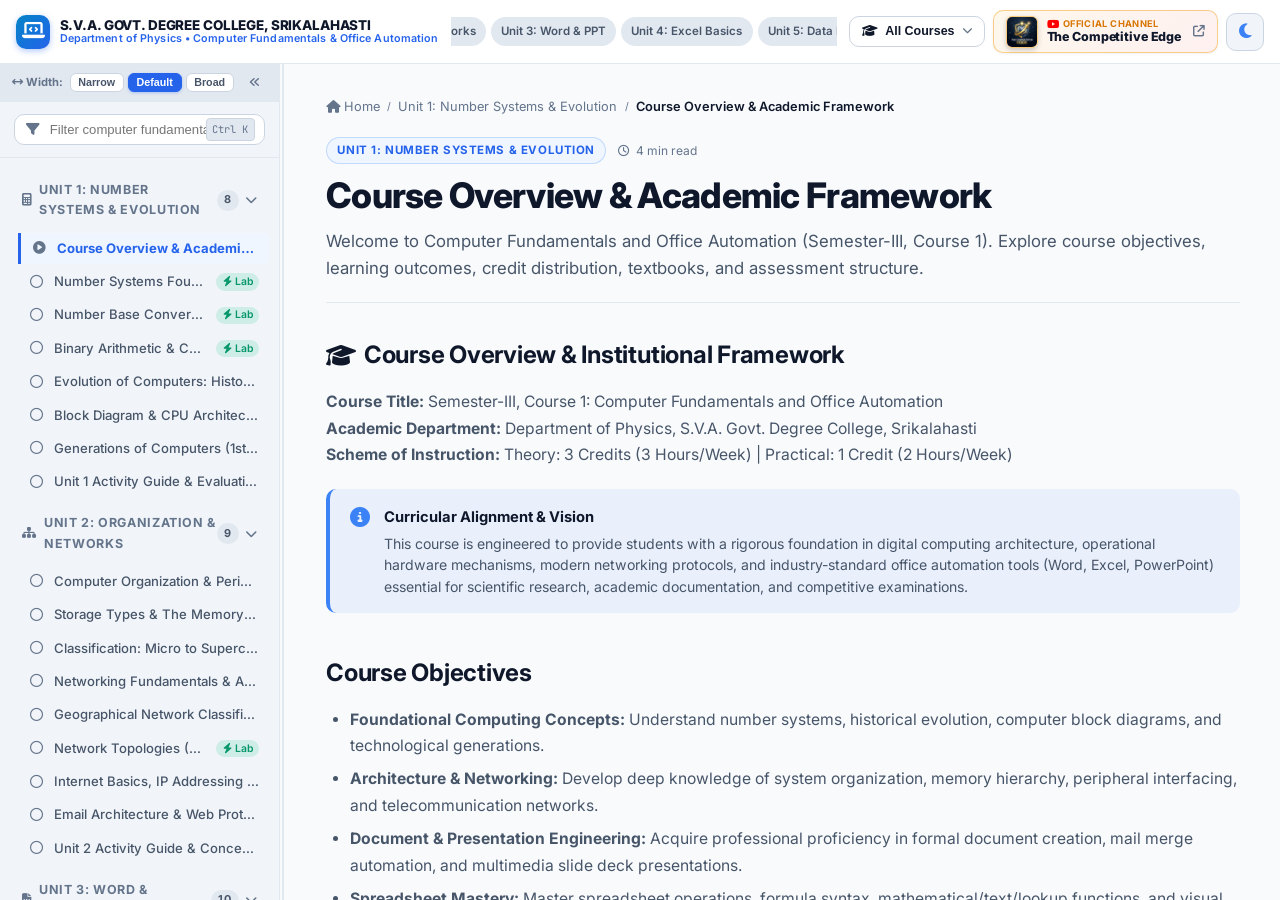
==== commit b2553f04: "Add interactive Word Processor, Presentations, Pivot Tables, What-If Analysis, Executive Dashboards " ====
--- a/computertutorial.html
+++ b/computertutorial.html
@@ -16,6 +16,21 @@
   <!-- Core Academic Theme & Interactive Tools Stylesheets -->
   <link rel="stylesheet" href="css/style.css">
   <link rel="stylesheet" href="css/interactive-tools.css">
+
+  <!-- KaTeX Mathematics Rendering Engine (Local Offline First with CDN Fallback) -->
+  <link rel="stylesheet" href="katex/katex.min.css" onerror="this.onerror=null;this.href='https://cdn.jsdelivr.net/npm/katex@0.16.11/dist/katex.min.css';">
+  <script src="katex/katex.min.js"></script>
+  <script>
+    if (!window.katex) {
+      document.write('<script src="https://cdn.jsdelivr.net/npm/katex@0.16.11/dist/katex.min.js"><\\/script>');
+    }
+  </script>
+  <script src="katex/contrib/auto-render.min.js"></script>
+  <script>
+    if (!window.renderMathInElement) {
+      document.write('<script src="https://cdn.jsdelivr.net/npm/katex@0.16.11/dist/contrib/auto-render.min.js"><\\/script>');
+    }
+  </script>
 </head>
 <body>
 
@@ -29,7 +44,7 @@
         <i class="fa-solid fa-bars"></i>
       </button>
 
-      <a href="#cfoa-intro" class="brand-badge">
+      <a href="https://www.youtube.com/@TheCompetitiveEdge-b4z" target="_blank" rel="noopener noreferrer" class="brand-badge" title="Visit our Official YouTube Channel: The Competitive Edge">
         <div class="brand-logo-icon" style="background: linear-gradient(135deg, #0284c7, #2563eb);">
           <i class="fa-solid fa-laptop-code"></i>
         </div>
@@ -52,11 +67,231 @@
       </a>
     </nav>
 
-    <div class="header-right">
-      <!-- Course Switcher Link to Python Master Portal -->
-      <a href="../Python-SVAGDC/index.html" class="tool-btn" style="text-decoration: none; font-size: 0.78rem; font-weight: 700; color: #3b82f6; border-color: #3b82f6; display: inline-flex; align-items: center; gap: 0.35rem;" title="Switch to Python Master Portal">
-        <i class="fa-brands fa-python"></i> Python Portal
-      </a>
+                            <div class="header-right">
+      <!-- Courses Dropdown Navigator -->
+      <div class="course-dropdown" id="course-dropdown">
+        <button type="button" class="course-dropdown-btn" id="course-dropdown-btn" aria-haspopup="true" aria-expanded="false" title="Switch Course Portal">
+          <i class="fa-solid fa-graduation-cap"></i>
+          <span class="dropdown-active-title">All Courses</span>
+          <i class="fa-solid fa-chevron-down dropdown-arrow"></i>
+        </button>
+        <div class="course-dropdown-menu" id="course-dropdown-menu" role="menu">
+          <div class="dropdown-header-banner">
+            <div class="dropdown-header-title">
+              <i class="fa-solid fa-book-open-reader"></i> S.V.A. GDC Course Portals
+            </div>
+            <span class="dropdown-header-tag">19 Courses</span>
+          </div>
+          
+          <div class="dropdown-section-title">
+            <i class="fa-solid fa-atom"></i> B.Sc. Physics Major Core (Sem I–V)
+          </div>
+          <div class="dropdown-grid">
+          <a href="../Mathematical-Physics-SVAGDC/index.html" class="course-dropdown-item">
+            <div class="course-item-icon" style="background: #6366f122; color: #6366f1;">
+              <i class="fa-solid fa-square-root-variable"></i>
+            </div>
+            <div class="course-item-info">
+              <div class="course-item-name">Math Physics</div>
+              <div class="course-item-meta">Course 1 &bull; Sem-I</div>
+            </div>
+            
+          </a>
+          <a href="../Mechanics-Properties-Matter-SVAGDC/index.html" class="course-dropdown-item">
+            <div class="course-item-icon" style="background: #f9731622; color: #f97316;">
+              <i class="fa-solid fa-shuttle-space"></i>
+            </div>
+            <div class="course-item-info">
+              <div class="course-item-name">Mechanics</div>
+              <div class="course-item-meta">Course 2 &bull; Sem-I</div>
+            </div>
+            
+          </a>
+          <a href="../Waves-Optics-SVAGDC/index.html" class="course-dropdown-item">
+            <div class="course-item-icon" style="background: #06b6d422; color: #06b6d4;">
+              <i class="fa-solid fa-water"></i>
+            </div>
+            <div class="course-item-info">
+              <div class="course-item-name">Waves & Optics</div>
+              <div class="course-item-meta">Course 3 &bull; Sem-II</div>
+            </div>
+            
+          </a>
+          <a href="../Heat-Thermodynamics-SVAGDC/index.html" class="course-dropdown-item">
+            <div class="course-item-icon" style="background: #ea580c22; color: #ea580c;">
+              <i class="fa-solid fa-fire-flame-curved"></i>
+            </div>
+            <div class="course-item-info">
+              <div class="course-item-name">Thermodynamics</div>
+              <div class="course-item-meta">Course 4 &bull; Sem-II</div>
+            </div>
+            
+          </a>
+          <a href="../Atomic-Molecular-Nuclear-SVAGDC/index.html" class="course-dropdown-item">
+            <div class="course-item-icon" style="background: #8b5cf622; color: #8b5cf6;">
+              <i class="fa-solid fa-atom"></i>
+            </div>
+            <div class="course-item-info">
+              <div class="course-item-name">Atomic & Nuclear</div>
+              <div class="course-item-meta">Course 5 &bull; Sem-III</div>
+            </div>
+            
+          </a>
+          <a href="../Basic-Electronics-SVAGDC/index.html" class="course-dropdown-item">
+            <div class="course-item-icon" style="background: #10b98122; color: #10b981;">
+              <i class="fa-solid fa-microchip"></i>
+            </div>
+            <div class="course-item-info">
+              <div class="course-item-name">Basic Electronics</div>
+              <div class="course-item-meta">Course 6 &bull; Sem-III</div>
+            </div>
+            
+          </a>
+          <a href="../Applied-Optics-SVAGDC/index.html" class="course-dropdown-item">
+            <div class="course-item-icon" style="background: #0284c722; color: #0284c7;">
+              <i class="fa-solid fa-compass-drafting"></i>
+            </div>
+            <div class="course-item-info">
+              <div class="course-item-name">Applied Optics</div>
+              <div class="course-item-meta">Course 7 &bull; Sem-III</div>
+            </div>
+            
+          </a>
+          <a href="../Electricity-Magnetism-EMT-SVAGDC/index.html" class="course-dropdown-item">
+            <div class="course-item-icon" style="background: #2563eb22; color: #2563eb;">
+              <i class="fa-solid fa-bolt-lightning"></i>
+            </div>
+            <div class="course-item-info">
+              <div class="course-item-name">Electromagnetism</div>
+              <div class="course-item-meta">Course 8 &bull; Sem-IV</div>
+            </div>
+            
+          </a>
+          <a href="../Analog-Electronics-SVAGDC/index.html" class="course-dropdown-item">
+            <div class="course-item-icon" style="background: #ec489922; color: #ec4899;">
+              <i class="fa-solid fa-wave-square"></i>
+            </div>
+            <div class="course-item-info">
+              <div class="course-item-name">Analog Electronics</div>
+              <div class="course-item-meta">Course 9 &bull; Sem-IV</div>
+            </div>
+            
+          </a>
+          <a href="../Advances-in-Physics-SVAGDC/index.html" class="course-dropdown-item">
+            <div class="course-item-icon" style="background: #4f46e522; color: #4f46e5;">
+              <i class="fa-solid fa-rocket"></i>
+            </div>
+            <div class="course-item-info">
+              <div class="course-item-name">Advances in Physics</div>
+              <div class="course-item-meta">Course 10 &bull; Sem-IV</div>
+            </div>
+            
+          </a>
+          <a href="../Solid-State-Physics-SVAGDC/index.html" class="course-dropdown-item">
+            <div class="course-item-icon" style="background: #14b8a622; color: #14b8a6;">
+              <i class="fa-solid fa-cubes"></i>
+            </div>
+            <div class="course-item-info">
+              <div class="course-item-name">Solid State Physics</div>
+              <div class="course-item-meta">Course 11 &bull; Sem-V</div>
+            </div>
+            
+          </a>
+          </div>
+
+          <div class="dropdown-section-title" style="margin-top: 0.6rem;">
+            <i class="fa-solid fa-laptop-code"></i> Computational Physics Electives (Domain E &bull; Sem V &amp; VI)
+          </div>
+          <div class="dropdown-grid">
+          <a href="../Course-12E-Python-Numerical-Methods-SVAGDC/index.html" class="course-dropdown-item">
+            <div class="course-item-icon" style="background: #0284c722; color: #0284c7;">
+              <i class="fa-brands fa-python"></i>
+            </div>
+            <div class="course-item-info">
+              <div class="course-item-name">Python & Numerics</div>
+              <div class="course-item-meta">Course 12E &bull; Sem-V</div>
+            </div>
+            
+          </a>
+          <a href="../Course-13E-Mechanics-Waves-Oscillations-SVAGDC/index.html" class="course-dropdown-item">
+            <div class="course-item-icon" style="background: #0d948822; color: #0d9488;">
+              <i class="fa-solid fa-satellite"></i>
+            </div>
+            <div class="course-item-info">
+              <div class="course-item-name">Mechanics & Waves</div>
+              <div class="course-item-meta">Course 13E &bull; Sem-V</div>
+            </div>
+            
+          </a>
+          <a href="../Course-14E-Optics-Heat-Thermodynamics-SVAGDC/index.html" class="course-dropdown-item">
+            <div class="course-item-icon" style="background: #d9770622; color: #d97706;">
+              <i class="fa-solid fa-sun"></i>
+            </div>
+            <div class="course-item-info">
+              <div class="course-item-name">Optics & Thermo</div>
+              <div class="course-item-meta">Course 14E &bull; Sem-VI</div>
+            </div>
+            
+          </a>
+          <a href="../Course-15E-EMT-Modern-Physics-SVAGDC/index.html" class="course-dropdown-item">
+            <div class="course-item-icon" style="background: #7c3aed22; color: #7c3aed;">
+              <i class="fa-solid fa-atom"></i>
+            </div>
+            <div class="course-item-info">
+              <div class="course-item-name">EMT & Modern Phys</div>
+              <div class="course-item-meta">Course 15E &bull; Sem-VI</div>
+            </div>
+            
+          </a>
+          </div>
+
+          <div class="dropdown-section-title" style="margin-top: 0.6rem;">
+            <i class="fa-solid fa-shapes"></i> Allied Minors &amp; Skill Courses
+          </div>
+          <div class="dropdown-grid">
+          <a href="../Sem5-Electronic-Instrumentation-Minor-2026-wef2023-24/index.html" class="course-dropdown-item">
+            <div class="course-item-icon" style="background: #05966922; color: #059669;">
+              <i class="fa-solid fa-gauge-high"></i>
+            </div>
+            <div class="course-item-info">
+              <div class="course-item-name">Instrumentation</div>
+              <div class="course-item-meta">Minor &bull; Sem-V</div>
+            </div>
+            
+          </a>
+          <a href="../Python-SVAGDC/index.html" class="course-dropdown-item">
+            <div class="course-item-icon" style="background: #3b82f622; color: #3b82f6;">
+              <i class="fa-brands fa-python"></i>
+            </div>
+            <div class="course-item-info">
+              <div class="course-item-name">Python Programming</div>
+              <div class="course-item-meta">Skill &bull; Core & Sci</div>
+            </div>
+            
+          </a>
+          <a href="../Computer-Fund-OfficeAutomat-SVAGDC/index.html" class="course-dropdown-item current">
+            <div class="course-item-icon" style="background: #0891b222; color: #0891b2;">
+              <i class="fa-solid fa-laptop-code"></i>
+            </div>
+            <div class="course-item-info">
+              <div class="course-item-name">Computer Fundamentals</div>
+              <div class="course-item-meta">Skill &bull; SEC</div>
+            </div>
+            <span class="course-current-pill">Current</span>
+          </a>
+          <a href="../Digital-Marketing-SVGDC/index.html" class="course-dropdown-item">
+            <div class="course-item-icon" style="background: #d9770622; color: #d97706;">
+              <i class="fa-solid fa-bullhorn"></i>
+            </div>
+            <div class="course-item-info">
+              <div class="course-item-name">Digital Marketing</div>
+              <div class="course-item-meta">Skill &bull; SEC</div>
+            </div>
+            
+          </a>
+          </div>
+        </div>
+      </div>
 
       <!-- YouTube Channel Promotion -->
       <a href="https://www.youtube.com/@TheCompetitiveEdge-b4z" target="_blank" rel="noopener noreferrer" class="yt-promo-btn" title="Visit our Official YouTube Channel: The Competitive Edge (S.V.A. Govt. Degree College, Srikalahasti)" aria-label="Visit The Competitive Edge Official YouTube Channel">
@@ -93,9 +328,9 @@
       <div class="sidebar-width-toolbar">
         <div class="width-presets-group" title="Quick Width Presets">
           <span class="width-label"><i class="fa-solid fa-arrows-left-right"></i> Width:</span>
-          <button type="button" class="btn-width-preset" data-width="210" title="Narrow Sidebar (210px)">Narrow</button>
-          <button type="button" class="btn-width-preset active" data-width="280" title="Default Sidebar (280px)">Default</button>
-          <button type="button" class="btn-width-preset" data-width="360" title="Broad Sidebar (360px)">Broad</button>
+          <button type="button" class="btn-width-preset" data-width="220" title="Narrow Sidebar (220px)">Narrow</button>
+          <button type="button" class="btn-width-preset active" data-width="290" title="Default Sidebar (290px)">Default</button>
+          <button type="button" class="btn-width-preset" data-width="380" title="Broad Sidebar (380px)">Broad</button>
         </div>
         <button type="button" class="btn-sidebar-collapse" id="sidebar-collapse-btn" title="Collapse Sidebar Menu">
           <i class="fa-solid fa-angles-left"></i>
@@ -106,8 +341,8 @@
       <div class="sidebar-search-box">
         <div class="sidebar-input-wrapper">
           <i class="fa-solid fa-filter"></i>
-          <input type="text" class="sidebar-search-input" id="sidebar-search-input" placeholder="Filter course topics..." autocomplete="off">
-          <kbd class="sidebar-search-kbd">Ctrl K</kbd>
+          <input type="text" class="sidebar-search-input" id="sidebar-search-input" placeholder="Filter computer fundamentals topics..." autocomplete="off">
+          <kbd class="sidebar-search-kbd" title="Press Ctrl + K to search whole syllabus">Ctrl K</kbd>
         </div>
       </div>
 
@@ -118,7 +353,6 @@
     <!-- Draggable Sidebar Resizer Handle -->
     <div class="sidebar-resizer" id="sidebar-resizer" title="Drag to adjust sidebar width (Double-click to reset)"></div>
 
-    <!-- Reading & Interactive Main Pane -->
     <main class="app-main" id="app-main">
       <div class="content-wrapper" id="topic-content-mount">
         <!-- Dynamic Topic Content Injected via app.js -->
@@ -132,7 +366,9 @@
       <section class="bottom-yt-promo-container" aria-label="Official YouTube Channel Promotion">
         <div class="bottom-yt-card">
           <div class="bottom-yt-left">
-            <img src="Logo-TheCompetitiveEdge.jpg" alt="The Competitive Edge Crest Logo" class="bottom-yt-crest">
+            <a href="https://www.youtube.com/@TheCompetitiveEdge-b4z" target="_blank" rel="noopener noreferrer" title="Visit The Competitive Edge on YouTube">
+              <img src="Logo-TheCompetitiveEdge.jpg" alt="The Competitive Edge Crest Logo" class="bottom-yt-crest">
+            </a>
           </div>
           <div class="bottom-yt-body">
             <div class="bottom-yt-badge">
@@ -144,35 +380,37 @@
             </p>
             <div class="bottom-yt-desc">
               <p>
-                <strong>Welcome to The Competitive Edge</strong> &mdash; your one-stop academic destination for smart and effective competitive exam preparation! 🎯
+                <strong>Welcome to The Competitive Edge</strong> &mdash; your comprehensive academic platform for university physics, foundational concepts, and competitive examination masterclasses! 🎯
               </p>
               <p>
-                A complete package for degree scholars and competitive aspirants. We are dedicated to helping students build the analytical skills, computer literacy, reasoning, and competitive edge needed to succeed in government and higher academic examinations.
+                A comprehensive educational platform for degree physics scholars and competitive aspirants. We provide high-quality video masterclasses in Core Physics, Electronic Instrumentation, Quantitative Aptitude, Reasoning, and Applied Science.
               </p>
-              
               <div class="bottom-yt-features-title">
-                📚 What you’ll find on this channel:
+                📚 What you will find on this channel:
               </div>
               <ul class="bottom-yt-grid">
-                <li><span>📰</span> Daily Current Affairs &amp; Quizzes</li>
-                <li><span>🔢</span> Quantitative Aptitude &amp; Arithmetic</li>
-                <li><span>🧠</span> Reasoning &ndash; Verbal &amp; Non-Verbal</li>
-                <li><span>📖</span> General English &amp; Vocabulary</li>
-                <li><span>🔬</span> General Science &amp; Physics Lectures</li>
-                <li><span>💻</span> Computer Fundamentals &amp; Office Automation</li>
-                <li><span>🎯</span> Practice Questions, Quizzes &amp; Revision</li>
-                <li><span>💡</span> Exam Strategies, Tips &amp; Shortcuts</li>
+                <li><span>📐</span> Mathematical Physics &amp; Vector Calculus</li>
+                <li><span>🌌</span> Classical Mechanics &amp; Relativity</li>
+                <li><span>🌊</span> Waves, Oscillations &amp; Wave Optics</li>
+                <li><span>🔥</span> Thermodynamics &amp; Statistical Mechanics</li>
+                <li><span>⚛️</span> Atomic, Molecular &amp; Nuclear Physics</li>
+                <li><span>⚡</span> Electricity, Magnetism &amp; Electromagnetic Theory</li>
+                <li><span>💡</span> Basic &amp; Analog Electronics with Lab Experiments</li>
+                <li><span>🔬</span> Applied Optics, Lasers &amp; Fiber Optics</li>
+                <li><span>🧊</span> Solid State Physics &amp; Material Science</li>
+                <li><span>💻</span> Python Programming &amp; Computer Fundamentals</li>
+                <li><span>🎯</span> Lab Demonstrations, Data Analysis &amp; Viva Voce</li>
+                <li><span>💡</span> Competitive Exam Strategies, CSIR-NET, GATE &amp; IIT-JAM</li>
               </ul>
-
               <div class="bottom-yt-target-exams">
-                Content tailored for aspirants preparing for UPSC, SSC CGL, Banking, Railways (RRB), APPSC, TSPSC, State PSCs, Police, Defence, and university examinations.
+                Tailored for scholars preparing for CSIR-NET Physical Sciences, GATE Physics, IIT-JAM, UPSC, APPSC/TSPSC Degree Lecturers, SSC CGL, and university semester examinations.
               </div>
             </div>
             <div class="bottom-yt-actions">
               <a href="https://www.youtube.com/@TheCompetitiveEdge-b4z" target="_blank" rel="noopener noreferrer" class="btn-yt-big-subscribe" title="Subscribe to The Competitive Edge on YouTube">
                 <i class="fa-brands fa-youtube"></i> Subscribe &amp; Watch Lectures <i class="fa-solid fa-arrow-up-right-from-square"></i>
               </a>
-              <span class="bottom-yt-stat"><i class="fa-solid fa-circle-check"></i> Free Academic Lectures &amp; Competitive Exam Prep</span>
+              <span class="bottom-yt-stat"><i class="fa-solid fa-circle-check"></i> Free Academic Lectures &amp; Competitive Exam Guidance</span>
             </div>
           </div>
         </div>
@@ -206,6 +444,11 @@
   <!-- Application Logic Scripts -->
   <script src="js/curriculum_data.js"></script>
   <script src="js/spreadsheet_engine.js"></script>
+  <script src="js/word_processor_engine.js"></script>
+  <script src="js/presentation_engine.js"></script>
+  <script src="js/pivot_engine.js"></script>
+  <script src="js/whatif_engine.js"></script>
+  <script src="js/dashboard_engine.js"></script>
   <script src="js/number_converter.js"></script>
   <script src="js/topology_simulator.js"></script>
   <script src="js/quiz.js"></script>
--- a/css/style.css
+++ b/css/style.css
@@ -245,6 +245,223 @@
   align-items: center;
   gap: 0.5rem;
   flex-shrink: 0;
+}
+
+/* ================= Course Navigator Dropdown ================= */
+.course-dropdown {
+  position: relative;
+  display: inline-block;
+}
+
+.course-dropdown-btn {
+  display: inline-flex;
+  align-items: center;
+  gap: 0.45rem;
+  padding: 0.38rem 0.75rem;
+  background: var(--bg-surface);
+  border: 1.5px solid var(--border-medium);
+  border-radius: var(--radius-md);
+  color: var(--text-primary);
+  font-size: 0.78rem;
+  font-weight: 700;
+  cursor: pointer;
+  transition: all var(--transition-fast);
+  white-space: nowrap;
+  line-height: 1.3;
+}
+
+.course-dropdown-btn:hover {
+  background: var(--bg-hover);
+  border-color: var(--primary);
+  color: var(--primary);
+  box-shadow: 0 2px 8px rgba(37, 99, 235, 0.15);
+}
+
+.course-dropdown.active .course-dropdown-btn {
+  background: var(--primary-light);
+  border-color: var(--primary);
+  color: var(--primary);
+}
+
+.course-dropdown-btn .dropdown-arrow {
+  font-size: 0.65rem;
+  transition: transform var(--transition-fast);
+  color: var(--text-muted);
+}
+
+.course-dropdown.active .course-dropdown-btn .dropdown-arrow {
+  transform: rotate(180deg);
+  color: var(--primary);
+}
+
+.course-dropdown-menu {
+  display: none;
+  position: absolute;
+  top: calc(100% + 8px);
+  right: 0;
+  width: min(560px, 94vw);
+  max-height: 80vh;
+  overflow-y: auto;
+  background: var(--bg-surface);
+  border: 1.5px solid var(--border-medium);
+  border-radius: var(--radius-lg);
+  box-shadow: 0 16px 40px rgba(0, 0, 0, 0.22);
+  padding: 0.75rem;
+  z-index: 1050;
+  box-sizing: border-box;
+}
+
+.course-dropdown.active .course-dropdown-menu {
+  display: block;
+  animation: dropdownFadeSlide 0.2s cubic-bezier(0.16, 1, 0.3, 1);
+}
+
+@keyframes dropdownFadeSlide {
+  from {
+    opacity: 0;
+    transform: translateY(-8px);
+  }
+  to {
+    opacity: 1;
+    transform: translateY(0);
+  }
+}
+
+.dropdown-header-banner {
+  display: flex;
+  align-items: center;
+  justify-content: space-between;
+  padding: 0.4rem 0.6rem 0.6rem 0.6rem;
+  border-bottom: 1px solid var(--border-subtle);
+  margin-bottom: 0.5rem;
+}
+
+.dropdown-header-title {
+  font-size: 0.78rem;
+  font-weight: 800;
+  color: var(--text-primary);
+  display: flex;
+  align-items: center;
+  gap: 0.45rem;
+  letter-spacing: -0.01em;
+}
+
+.dropdown-header-tag {
+  font-size: 0.65rem;
+  font-weight: 700;
+  color: var(--primary);
+  background: var(--primary-light);
+  padding: 0.12rem 0.45rem;
+  border-radius: var(--radius-full);
+}
+
+.dropdown-section-title {
+  font-size: 0.68rem;
+  font-weight: 800;
+  text-transform: uppercase;
+  letter-spacing: 0.06em;
+  color: var(--text-muted);
+  padding: 0.35rem 0.5rem 0.25rem 0.5rem;
+  display: flex;
+  align-items: center;
+  gap: 0.4rem;
+}
+
+.dropdown-grid {
+  display: grid;
+  grid-template-columns: repeat(2, 1fr);
+  gap: 0.35rem;
+  margin-bottom: 0.4rem;
+}
+
+@media (max-width: 580px) {
+  .dropdown-grid {
+    grid-template-columns: 1fr;
+  }
+}
+
+.course-dropdown-item {
+  display: flex;
+  align-items: center;
+  gap: 0.6rem;
+  padding: 0.45rem 0.55rem;
+  border-radius: var(--radius-md);
+  text-decoration: none;
+  background: var(--bg-surface);
+  border: 1px solid transparent;
+  transition: all var(--transition-fast);
+}
+
+.course-dropdown-item:hover {
+  background: var(--bg-hover);
+  border-color: var(--border-medium);
+  transform: translateY(-1px);
+}
+
+.course-dropdown-item.current {
+  background: var(--primary-light);
+  border-color: rgba(37, 99, 235, 0.4);
+}
+
+.course-item-icon {
+  width: 28px;
+  height: 28px;
+  border-radius: 6px;
+  display: flex;
+  align-items: center;
+  justify-content: center;
+  font-size: 0.82rem;
+  flex-shrink: 0;
+}
+
+.course-item-info {
+  flex: 1;
+  min-width: 0;
+}
+
+.course-item-name {
+  font-size: 0.76rem;
+  font-weight: 700;
+  color: var(--text-primary);
+  white-space: nowrap;
+  overflow: hidden;
+  text-overflow: ellipsis;
+  line-height: 1.25;
+}
+
+.course-item-meta {
+  font-size: 0.65rem;
+  color: var(--text-muted);
+  white-space: nowrap;
+  line-height: 1.2;
+}
+
+/* ================= Pedagogical Vector Graphic Diagram Card ================= */
+.concept-figure-card {
+  margin: 1.75rem 0;
+  padding: 1.25rem;
+  background: var(--bg-surface-elevated, #f8fafc);
+  border: 1px solid var(--border-medium, #cbd5e1);
+  border-radius: var(--radius-lg, 12px);
+  box-shadow: 0 4px 16px rgba(0, 0, 0, 0.05);
+  text-align: center;
+}
+.concept-figure-card svg {
+  max-width: 100%;
+  height: auto;
+  display: block;
+  margin: 0 auto 0.75rem auto;
+  border-radius: var(--radius-md, 8px);
+}
+.concept-figure-caption {
+  font-size: 0.85rem;
+  color: var(--text-muted, #64748b);
+  font-weight: 500;
+  line-height: 1.45;
+  margin-top: 0.5rem;
+}
+.concept-figure-caption strong {
+  color: var(--primary, #0284c7);
 }
 
 /* ================= The Competitive Edge YouTube Promotion Badge ================= */
@@ -714,7 +931,7 @@
 }
 
 .category-group.collapsed .topic-list {
-  display: none;
+  display: none !important;
 }
 
 .topic-list {
@@ -729,9 +946,9 @@
 .topic-item a {
   display: flex;
   align-items: center;
-  justify-content: space-between;
-  gap: 0.45rem;
-  padding: 0.42rem 0.75rem;
+  justify-content: flex-start;
+  gap: 0.5rem;
+  padding: 0.42rem 0.65rem;
   font-size: 0.82rem;
   font-weight: 500;
   color: var(--text-secondary);
@@ -739,14 +956,44 @@
   border-radius: var(--radius-sm);
   transition: all var(--transition-fast);
   line-height: 1.35;
-}
-
-.topic-item a span {
-  flex: 1;
+  width: 100%;
+  box-sizing: border-box;
+}
+
+.topic-item a span.topic-status-icon {
+  flex: 0 0 18px;
+  width: 18px;
+  height: 18px;
+  display: inline-flex;
+  align-items: center;
+  justify-content: center;
+  color: var(--text-muted);
+  font-size: 0.8rem;
+  overflow: visible;
+}
+
+.topic-item a span.topic-title-text {
+  flex: 1 1 auto;
   min-width: 0;
   overflow: hidden;
   text-overflow: ellipsis;
   white-space: nowrap;
+}
+
+.topic-item a span.interactive-pill {
+  flex: 0 0 auto;
+  font-size: 0.65rem;
+  padding: 0.1rem 0.4rem;
+  border-radius: var(--radius-full);
+  background: rgba(16, 185, 129, 0.15);
+  color: var(--accent-emerald);
+  font-weight: 600;
+  white-space: nowrap;
+  overflow: visible;
+}
+
+.topic-item a span:not(.topic-status-icon):not(.interactive-pill) {
+  min-width: 0;
 }
 
 .topic-item a:hover {
--- a/css/interactive-tools.css
+++ b/css/interactive-tools.css
@@ -615,3 +615,1352 @@
   border-radius: var(--radius-sm);
   box-shadow: 0 1px 0 var(--border-medium);
 }
+
+/* ==========================================================================
+   Unit 3: Interactive Word Processor & Mail Merge Studio Styles
+   ========================================================================== */
+.wordproc-tool-container {
+  border-top: 4px solid #2563eb;
+}
+
+.wp-preset-select {
+  padding: 0.35rem 0.65rem;
+  font-size: 0.82rem;
+  font-weight: 600;
+  border-radius: var(--radius-md);
+  border: 1px solid var(--border-medium);
+  background: var(--bg-surface);
+  color: var(--text-primary);
+}
+
+.wp-ribbon {
+  display: flex;
+  flex-wrap: wrap;
+  gap: 0.75rem;
+  padding: 0.75rem 1rem;
+  background: var(--bg-sidebar);
+  border-bottom: 1px solid var(--border-subtle);
+  border-top: 1px solid var(--border-subtle);
+}
+
+.wp-ribbon-group {
+  display: flex;
+  flex-direction: column;
+  gap: 0.35rem;
+  padding: 0.4rem 0.6rem;
+  background: var(--bg-surface);
+  border: 1px solid var(--border-subtle);
+  border-radius: var(--radius-md);
+}
+
+.wp-group-label {
+  font-size: 0.68rem;
+  font-weight: 700;
+  color: var(--text-muted);
+  text-transform: uppercase;
+  letter-spacing: 0.04em;
+}
+
+.wp-ribbon-row {
+  display: flex;
+  align-items: center;
+  gap: 0.35rem;
+  flex-wrap: wrap;
+}
+
+.wp-btn {
+  display: inline-flex;
+  align-items: center;
+  justify-content: center;
+  width: 28px;
+  height: 28px;
+  border: 1px solid var(--border-subtle);
+  background: var(--bg-surface);
+  color: var(--text-primary);
+  border-radius: var(--radius-sm);
+  cursor: pointer;
+  font-size: 0.82rem;
+  transition: all var(--transition-fast);
+}
+
+.wp-btn:hover {
+  background: var(--primary-light);
+  border-color: var(--primary);
+  color: var(--primary);
+}
+
+.wp-btn-text {
+  width: auto;
+  padding: 0 0.5rem;
+  gap: 0.3rem;
+  font-size: 0.76rem;
+  font-weight: 600;
+}
+
+.wp-btn-primary {
+  width: auto;
+  padding: 0 0.6rem;
+  background: var(--primary);
+  color: #ffffff;
+  border-color: var(--primary);
+  font-weight: 600;
+  font-size: 0.76rem;
+}
+
+.wp-btn-primary:hover {
+  background: var(--primary-hover);
+  color: #ffffff;
+}
+
+.wp-btn-toggle.active {
+  background: #0284c7;
+  color: #ffffff;
+  border-color: #0284c7;
+}
+
+.wp-select {
+  padding: 0.22rem 0.4rem;
+  font-size: 0.78rem;
+  border-radius: var(--radius-sm);
+  border: 1px solid var(--border-subtle);
+  background: var(--bg-surface);
+  color: var(--text-primary);
+}
+
+.wp-color-picker {
+  width: 26px;
+  height: 26px;
+  padding: 0;
+  border: 1px solid var(--border-subtle);
+  border-radius: var(--radius-sm);
+  cursor: pointer;
+  background: transparent;
+}
+
+.wp-merge-group {
+  border-color: #bae6fd;
+  background: rgba(224, 242, 254, 0.4);
+}
+
+[data-theme="dark"] .wp-merge-group {
+  border-color: #0369a1;
+  background: rgba(3, 105, 161, 0.15);
+}
+
+.wp-record-indicator {
+  font-size: 0.75rem;
+  font-weight: 700;
+  padding: 0.18rem 0.5rem;
+  border-radius: var(--radius-sm);
+  background: var(--primary-light);
+  color: var(--primary);
+}
+
+.wp-workspace {
+  background: #64748b22;
+  padding: 1.5rem 1rem;
+  overflow-x: auto;
+  display: flex;
+  flex-direction: column;
+  align-items: center;
+}
+
+.wp-ruler-bar {
+  width: 100%;
+  max-width: 780px;
+  height: 18px;
+  background: var(--bg-surface);
+  border: 1px solid var(--border-subtle);
+  border-bottom: 0;
+  display: flex;
+  justify-content: space-between;
+  padding: 0 1rem;
+  box-sizing: border-box;
+}
+
+.ruler-mark {
+  font-size: 0.65rem;
+  color: var(--text-muted);
+  font-family: var(--font-mono);
+}
+
+.wp-page-container {
+  width: 100%;
+  max-width: 780px;
+  box-shadow: 0 6px 20px rgba(0, 0, 0, 0.12);
+  border-radius: 2px;
+}
+
+.wp-paper-page {
+  min-height: 480px;
+  background: #ffffff;
+  color: #1e293b;
+  padding: 2.5rem 3rem;
+  outline: none;
+  font-size: 0.95rem;
+  line-height: 1.7;
+  font-family: 'Times New Roman', Georgia, serif;
+}
+
+[data-theme="dark"] .wp-paper-page {
+  background: #1e293b;
+  color: #f1f5f9;
+}
+
+.merge-token {
+  background: #e0f2fe;
+  color: #0369a1;
+  padding: 2px 6px;
+  border-radius: 4px;
+  font-weight: 600;
+  border: 1px dashed #0284c7;
+}
+
+.wp-status-bar {
+  display: flex;
+  align-items: center;
+  justify-content: space-between;
+  padding: 0.5rem 1rem;
+  background: var(--bg-sidebar);
+  border-top: 1px solid var(--border-subtle);
+  font-size: 0.76rem;
+  color: var(--text-secondary);
+  flex-wrap: wrap;
+  gap: 0.5rem;
+}
+
+.wp-status-left, .wp-status-right {
+  display: flex;
+  align-items: center;
+  gap: 1rem;
+}
+
+.wp-status-badge {
+  font-size: 0.72rem;
+  font-weight: 700;
+  background: var(--bg-surface);
+  border: 1px solid var(--border-subtle);
+  padding: 0.15rem 0.45rem;
+  border-radius: var(--radius-sm);
+}
+
+/* ==========================================================================
+   Unit 3: Presentation Studio & Slide Deck Player Styles
+   ========================================================================== */
+.presentation-tool-container {
+  border-top: 4px solid #8b5cf6;
+}
+
+.ppt-toolbar {
+  display: flex;
+  flex-wrap: wrap;
+  gap: 0.75rem;
+  align-items: center;
+  padding: 0.65rem 1rem;
+  background: var(--bg-sidebar);
+  border-bottom: 1px solid var(--border-subtle);
+}
+
+.ppt-toolbar-group {
+  display: flex;
+  align-items: center;
+  gap: 0.4rem;
+}
+
+.ppt-group-label {
+  font-size: 0.75rem;
+  font-weight: 700;
+  color: var(--text-secondary);
+}
+
+.ppt-select {
+  padding: 0.28rem 0.55rem;
+  font-size: 0.8rem;
+  border-radius: var(--radius-md);
+  border: 1px solid var(--border-medium);
+  background: var(--bg-surface);
+  color: var(--text-primary);
+}
+
+.ppt-tool-btn {
+  display: inline-flex;
+  align-items: center;
+  gap: 0.35rem;
+  padding: 0.3rem 0.65rem;
+  font-size: 0.78rem;
+  font-weight: 600;
+  border-radius: var(--radius-md);
+  border: 1px solid var(--border-medium);
+  background: var(--bg-surface);
+  color: var(--text-primary);
+  cursor: pointer;
+  transition: all var(--transition-fast);
+}
+
+.ppt-tool-btn:hover {
+  background: var(--primary-light);
+  border-color: var(--primary);
+  color: var(--primary);
+}
+
+.btn-primary-accent {
+  background: linear-gradient(135deg, #7c3aed, #4f46e5);
+  color: #ffffff !important;
+  border: none;
+  font-weight: 700;
+  box-shadow: 0 2px 6px rgba(124, 58, 237, 0.3);
+}
+
+.btn-primary-accent:hover {
+  background: linear-gradient(135deg, #6d28d9, #4338ca);
+  transform: translateY(-1px);
+}
+
+.ppt-workspace {
+  display: flex;
+  min-height: 420px;
+  background: #0f172a15;
+  border-bottom: 1px solid var(--border-subtle);
+}
+
+.ppt-thumbnails-rail {
+  width: 175px;
+  flex-shrink: 0;
+  background: var(--bg-surface);
+  border-right: 1px solid var(--border-subtle);
+  padding: 0.75rem 0.5rem;
+  overflow-y: auto;
+  max-height: 480px;
+  display: flex;
+  flex-direction: column;
+  gap: 0.6rem;
+}
+
+.ppt-thumb-card {
+  display: flex;
+  align-items: center;
+  gap: 0.5rem;
+  cursor: pointer;
+  padding: 0.25rem;
+  border-radius: var(--radius-md);
+  border: 2px solid transparent;
+  transition: all var(--transition-fast);
+}
+
+.ppt-thumb-card:hover {
+  background: var(--bg-hover);
+}
+
+.ppt-thumb-card.active {
+  border-color: #8b5cf6;
+  background: rgba(139, 92, 246, 0.08);
+}
+
+.ppt-thumb-num {
+  font-size: 0.75rem;
+  font-weight: 700;
+  color: var(--text-muted);
+  width: 16px;
+  text-align: right;
+}
+
+.ppt-thumb-preview {
+  flex: 1;
+  height: 70px;
+  border-radius: 4px;
+  padding: 6px;
+  background: #1e3a8a;
+  color: #ffffff;
+  overflow: hidden;
+  box-shadow: 0 2px 6px rgba(0,0,0,0.15);
+}
+
+.ppt-thumb-title {
+  font-size: 0.65rem;
+  font-weight: 700;
+  line-height: 1.2;
+  white-space: nowrap;
+  overflow: hidden;
+  text-overflow: ellipsis;
+}
+
+.ppt-thumb-snippet {
+  font-size: 0.55rem;
+  opacity: 0.7;
+  margin-top: 4px;
+  line-height: 1.2;
+}
+
+.ppt-stage-wrapper {
+  flex: 1;
+  display: flex;
+  align-items: center;
+  justify-content: center;
+  padding: 1.5rem;
+  overflow: hidden;
+}
+
+.ppt-slide-canvas {
+  width: 100%;
+  max-width: 680px;
+  min-height: 380px;
+  border-radius: var(--radius-lg);
+  box-shadow: 0 12px 32px rgba(0, 0, 0, 0.25);
+  padding: 2.5rem;
+  box-sizing: border-box;
+  display: flex;
+  flex-direction: column;
+  justify-content: center;
+  position: relative;
+  transition: all 0.3s ease;
+}
+
+.ppt-slide-layout-title {
+  text-align: center;
+}
+
+.ppt-title-badge {
+  display: inline-block;
+  font-size: 0.75rem;
+  font-weight: 700;
+  text-transform: uppercase;
+  letter-spacing: 0.06em;
+  padding: 0.2rem 0.6rem;
+  border-radius: var(--radius-full);
+  background: rgba(255, 255, 255, 0.15);
+  margin-bottom: 1rem;
+}
+
+.ppt-slide-h1 {
+  font-size: 1.85rem;
+  font-weight: 800;
+  line-height: 1.25;
+  margin: 0 0 0.75rem 0;
+}
+
+.ppt-slide-subtitle {
+  font-size: 1.05rem;
+  font-weight: 500;
+  margin: 0 0 1.25rem 0;
+  line-height: 1.4;
+}
+
+.ppt-slide-meta {
+  font-size: 0.82rem;
+  opacity: 0.75;
+}
+
+.ppt-slide-h2 {
+  font-size: 1.5rem;
+  font-weight: 700;
+  margin: 0 0 0.5rem 0;
+}
+
+.ppt-slide-subhead {
+  font-size: 0.95rem;
+  margin: 0 0 1.25rem 0;
+}
+
+.ppt-slide-bullet-list {
+  padding-left: 1.5rem;
+  margin: 0;
+  line-height: 1.8;
+  font-size: 0.95rem;
+}
+
+.ppt-two-col-grid {
+  display: grid;
+  grid-template-columns: 1fr 1fr;
+  gap: 1rem;
+  margin-top: 1rem;
+}
+
+.ppt-col-card {
+  padding: 1rem;
+  border-radius: var(--radius-md);
+}
+
+.ppt-col-card h3 {
+  margin: 0 0 0.4rem 0;
+  font-size: 1rem;
+}
+
+.ppt-col-card p {
+  margin: 0;
+  font-size: 0.85rem;
+  line-height: 1.5;
+}
+
+.ppt-notes-bar {
+  padding: 0.6rem 1rem;
+  background: var(--bg-surface);
+  border-top: 1px solid var(--border-subtle);
+}
+
+.ppt-notes-header {
+  font-size: 0.75rem;
+  font-weight: 700;
+  color: var(--text-muted);
+  display: flex;
+  align-items: center;
+  gap: 0.4rem;
+  margin-bottom: 0.3rem;
+}
+
+.ppt-notes-editor {
+  font-size: 0.82rem;
+  color: var(--text-secondary);
+  outline: none;
+  min-height: 24px;
+}
+
+/* Slide Transition Animations */
+.ppt-anim-fade {
+  animation: pptFade 0.4s cubic-bezier(0.16, 1, 0.3, 1);
+}
+@keyframes pptFade {
+  from { opacity: 0; transform: scale(0.98); }
+  to { opacity: 1; transform: scale(1); }
+}
+
+.ppt-anim-slide-left {
+  animation: pptSlideLeft 0.4s cubic-bezier(0.16, 1, 0.3, 1);
+}
+@keyframes pptSlideLeft {
+  from { opacity: 0; transform: translateX(50px); }
+  to { opacity: 1; transform: translateX(0); }
+}
+
+.ppt-anim-zoom {
+  animation: pptZoom 0.4s cubic-bezier(0.16, 1, 0.3, 1);
+}
+@keyframes pptZoom {
+  from { opacity: 0; transform: scale(0.85); }
+  to { opacity: 1; transform: scale(1); }
+}
+
+.ppt-anim-flip {
+  animation: pptFlip 0.5s ease;
+}
+@keyframes pptFlip {
+  from { opacity: 0; transform: perspective(600px) rotateY(25deg); }
+  to { opacity: 1; transform: perspective(600px) rotateY(0deg); }
+}
+
+/* Fullscreen Slide Show */
+.ppt-show-modal {
+  position: fixed;
+  top: 0;
+  left: 0;
+  width: 100vw;
+  height: 100vh;
+  background: #000000;
+  z-index: 9999;
+  display: flex;
+  align-items: center;
+  justify-content: center;
+}
+
+.ppt-show-canvas {
+  width: 90vw;
+  max-width: 1100px;
+  height: 82vh;
+  border-radius: var(--radius-lg);
+  padding: 4rem;
+  box-sizing: border-box;
+  display: flex;
+  flex-direction: column;
+  justify-content: center;
+  box-shadow: 0 20px 60px rgba(0,0,0,0.8);
+}
+
+.ppt-show-controls {
+  position: absolute;
+  bottom: 25px;
+  display: flex;
+  align-items: center;
+  gap: 1rem;
+  background: rgba(15, 23, 42, 0.85);
+  backdrop-filter: blur(8px);
+  padding: 0.5rem 1.25rem;
+  border-radius: var(--radius-full);
+  border: 1px solid rgba(255, 255, 255, 0.2);
+}
+
+.ppt-show-btn {
+  background: transparent;
+  border: none;
+  color: #ffffff;
+  font-size: 1rem;
+  cursor: pointer;
+  padding: 0.3rem 0.6rem;
+  border-radius: 4px;
+}
+
+.ppt-show-btn:hover {
+  background: rgba(255, 255, 255, 0.2);
+}
+
+.ppt-show-counter {
+  color: #ffffff;
+  font-size: 0.85rem;
+  font-weight: 600;
+}
+
+/* ==========================================================================
+   Unit 5: Pivot Table & Dynamic Charts Slicer Styles
+   ========================================================================== */
+.pivot-tool-container {
+  border-top: 4px solid #10b981;
+}
+
+.pivot-dataset-pill {
+  font-size: 0.75rem;
+  font-weight: 700;
+  padding: 0.25rem 0.65rem;
+  border-radius: var(--radius-full);
+  background: var(--bg-sidebar);
+  color: var(--text-secondary);
+  border: 1px solid var(--border-medium);
+}
+
+.pivot-slicers-bar {
+  display: flex;
+  align-items: center;
+  gap: 1rem;
+  padding: 0.65rem 1.25rem;
+  background: var(--bg-sidebar);
+  border-bottom: 1px solid var(--border-subtle);
+  flex-wrap: wrap;
+}
+
+.pivot-slicer-group {
+  display: flex;
+  align-items: center;
+  gap: 0.5rem;
+}
+
+.pivot-slicer-label {
+  font-size: 0.78rem;
+  font-weight: 700;
+  color: var(--text-primary);
+}
+
+.pivot-slicer-chips {
+  display: flex;
+  gap: 0.35rem;
+}
+
+.slicer-chip {
+  padding: 0.25rem 0.65rem;
+  font-size: 0.75rem;
+  font-weight: 600;
+  border-radius: var(--radius-full);
+  border: 1.5px solid var(--border-medium);
+  background: var(--bg-surface);
+  color: var(--text-secondary);
+  cursor: pointer;
+  transition: all var(--transition-fast);
+}
+
+.slicer-chip:hover {
+  border-color: #10b981;
+  color: #10b981;
+}
+
+.slicer-chip.active {
+  background: #10b981;
+  color: #ffffff;
+  border-color: #10b981;
+  box-shadow: 0 2px 6px rgba(16, 185, 129, 0.3);
+}
+
+.pivot-body-grid {
+  display: grid;
+  grid-template-columns: 260px 1fr;
+  gap: 1rem;
+  padding: 1.25rem;
+}
+
+@media (max-width: 860px) {
+  .pivot-body-grid {
+    grid-template-columns: 1fr;
+  }
+}
+
+.pivot-field-matrix {
+  background: var(--bg-sidebar);
+  border: 1px solid var(--border-subtle);
+  border-radius: var(--radius-md);
+  padding: 0.85rem;
+  display: flex;
+  flex-direction: column;
+  gap: 0.85rem;
+}
+
+.pivot-matrix-title {
+  font-size: 0.8rem;
+  font-weight: 800;
+  color: var(--text-primary);
+  border-bottom: 1px solid var(--border-subtle);
+  padding-bottom: 0.4rem;
+}
+
+.pivot-quadrant-block {
+  background: var(--bg-surface);
+  border: 1px solid var(--border-subtle);
+  border-radius: var(--radius-sm);
+  padding: 0.55rem;
+}
+
+.quadrant-label {
+  font-size: 0.72rem;
+  color: var(--text-muted);
+  margin-bottom: 0.35rem;
+}
+
+.pivot-field-select {
+  width: 100%;
+  padding: 0.32rem 0.5rem;
+  font-size: 0.8rem;
+  border-radius: var(--radius-sm);
+  border: 1px solid var(--border-medium);
+  background: var(--bg-surface);
+  color: var(--text-primary);
+}
+
+.pivot-values-dual-row {
+  display: flex;
+  gap: 0.35rem;
+}
+
+.pivot-agg-select {
+  width: 85px;
+  flex-shrink: 0;
+  font-weight: 700;
+  color: #10b981;
+}
+
+.pivot-display-area {
+  display: flex;
+  flex-direction: column;
+  gap: 1.25rem;
+  overflow-x: auto;
+}
+
+.pivot-table-wrapper {
+  overflow-x: auto;
+}
+
+.pivot-result-table {
+  width: 100%;
+  border-collapse: collapse;
+  font-size: 0.82rem;
+  border: 1px solid var(--border-medium);
+}
+
+.pivot-result-table th, .pivot-result-table td {
+  padding: 0.5rem 0.75rem;
+  border: 1px solid var(--border-subtle);
+  text-align: right;
+}
+
+.pivot-result-table th {
+  background: var(--bg-sidebar);
+  color: var(--text-primary);
+  font-weight: 700;
+}
+
+.pivot-corner-header, .pivot-row-header-label {
+  text-align: left !important;
+}
+
+.pivot-row-title {
+  text-align: left !important;
+  background: var(--bg-surface-elevated);
+}
+
+.pivot-row-grand {
+  background: var(--bg-sidebar);
+  font-weight: 700;
+}
+
+.pivot-total-row {
+  background: var(--bg-sidebar);
+  font-weight: 800;
+}
+
+.pivot-grand-total {
+  background: #dcfce7 !important;
+  color: #065f46 !important;
+  font-weight: 800;
+}
+
+[data-theme="dark"] .pivot-grand-total {
+  background: #064e3b !important;
+  color: #a7f3d0 !important;
+}
+
+.pivot-chart-container {
+  background: var(--bg-surface);
+  border: 1px solid var(--border-subtle);
+  border-radius: var(--radius-md);
+  padding: 1rem;
+}
+
+.pivot-chart-header {
+  display: flex;
+  justify-content: space-between;
+  align-items: center;
+  margin-bottom: 0.75rem;
+  flex-wrap: wrap;
+  gap: 0.5rem;
+}
+
+.pivot-chart-title {
+  font-size: 0.85rem;
+  font-weight: 700;
+  color: var(--text-primary);
+}
+
+.pivot-chart-legend {
+  display: flex;
+  gap: 0.85rem;
+  font-size: 0.76rem;
+  color: var(--text-secondary);
+}
+
+.pivot-legend-item {
+  display: flex;
+  align-items: center;
+  gap: 0.35rem;
+}
+
+.legend-color-dot {
+  width: 10px;
+  height: 10px;
+  border-radius: 2px;
+}
+
+.pivot-svg-chart {
+  width: 100%;
+  height: 220px;
+  display: block;
+}
+
+/* ==========================================================================
+   Unit 5: What-If Analysis (Goal Seek & Scenario Manager) Styles
+   ========================================================================== */
+.whatif-tool-container {
+  border-top: 4px solid #f59e0b;
+}
+
+.whatif-mode-toggle {
+  display: flex;
+  background: var(--bg-surface);
+  border: 1.5px solid var(--border-medium);
+  border-radius: var(--radius-full);
+  padding: 2px;
+}
+
+.btn-mode-pill {
+  padding: 0.3rem 0.85rem;
+  font-size: 0.78rem;
+  font-weight: 700;
+  border-radius: var(--radius-full);
+  border: none;
+  background: transparent;
+  color: var(--text-secondary);
+  cursor: pointer;
+  transition: all var(--transition-fast);
+}
+
+.btn-mode-pill.active {
+  background: #f59e0b;
+  color: #ffffff;
+  box-shadow: 0 2px 6px rgba(245, 158, 11, 0.3);
+}
+
+.whatif-intro-banner {
+  display: flex;
+  align-items: flex-start;
+  gap: 0.75rem;
+  padding: 0.85rem 1.25rem;
+  background: rgba(245, 158, 11, 0.1);
+  border-left: 4px solid #f59e0b;
+  font-size: 0.85rem;
+  color: var(--text-primary);
+  margin-bottom: 1.25rem;
+  line-height: 1.5;
+}
+
+.whatif-intro-banner i {
+  color: #f59e0b;
+  font-size: 1.15rem;
+  margin-top: 2px;
+}
+
+.goalseek-grid {
+  display: grid;
+  grid-template-columns: 1fr 340px;
+  gap: 1.25rem;
+  padding: 0 1.25rem 1.25rem 1.25rem;
+}
+
+@media (max-width: 860px) {
+  .goalseek-grid {
+    grid-template-columns: 1fr;
+  }
+}
+
+.goalseek-sheet-card {
+  background: var(--bg-surface);
+  border: 1px solid var(--border-medium);
+  border-radius: var(--radius-md);
+  padding: 1rem;
+}
+
+.sheet-card-title, .dialog-title, .scenario-header-title, .chart-card-title {
+  font-size: 0.88rem;
+  font-weight: 800;
+  color: var(--text-primary);
+  margin-bottom: 0.85rem;
+  display: flex;
+  align-items: center;
+  gap: 0.45rem;
+}
+
+.goalseek-data-table {
+  width: 100%;
+  border-collapse: collapse;
+  font-size: 0.82rem;
+}
+
+.goalseek-data-table th, .goalseek-data-table td {
+  padding: 0.5rem 0.75rem;
+  border: 1px solid var(--border-subtle);
+}
+
+.goalseek-data-table th {
+  background: var(--bg-sidebar);
+  text-align: left;
+}
+
+.badge-fixed {
+  font-size: 0.7rem;
+  padding: 0.15rem 0.45rem;
+  border-radius: var(--radius-sm);
+  background: var(--bg-sidebar);
+  color: var(--text-muted);
+}
+
+.badge-variable {
+  font-size: 0.7rem;
+  padding: 0.15rem 0.45rem;
+  border-radius: var(--radius-sm);
+  background: #fef3c7;
+  color: #b45309;
+  font-weight: 700;
+}
+
+.changing-row {
+  background: rgba(245, 158, 11, 0.08);
+}
+
+.cell-highlight {
+  color: #b45309;
+  font-size: 0.95rem;
+}
+
+.pct-highlight {
+  color: #2563eb;
+  font-size: 1.05rem;
+}
+
+.result-row {
+  background: var(--bg-sidebar);
+  font-weight: 800;
+}
+
+.goalseek-dialog-card {
+  background: var(--bg-surface);
+  border: 1.5px solid #f59e0b;
+  border-radius: var(--radius-md);
+  padding: 1.25rem;
+  box-shadow: 0 4px 14px rgba(245, 158, 11, 0.12);
+}
+
+.dialog-field {
+  margin-bottom: 0.75rem;
+}
+
+.dialog-field label {
+  display: block;
+  font-size: 0.75rem;
+  font-weight: 700;
+  color: var(--text-secondary);
+  margin-bottom: 0.25rem;
+}
+
+.dialog-input {
+  width: 100%;
+  padding: 0.4rem 0.65rem;
+  font-size: 0.85rem;
+  border-radius: var(--radius-sm);
+  border: 1px solid var(--border-medium);
+  background: var(--bg-surface);
+  color: var(--text-primary);
+  box-sizing: border-box;
+}
+
+.dialog-actions {
+  display: flex;
+  gap: 0.5rem;
+  margin-top: 1rem;
+}
+
+.btn-dialog-run {
+  flex: 1;
+  padding: 0.5rem;
+  background: linear-gradient(135deg, #f59e0b, #d97706);
+  color: #ffffff;
+  border: none;
+  border-radius: var(--radius-md);
+  font-weight: 700;
+  font-size: 0.82rem;
+  cursor: pointer;
+  transition: all var(--transition-fast);
+}
+
+.btn-dialog-run:hover {
+  background: linear-gradient(135deg, #d97706, #b45309);
+  transform: translateY(-1px);
+}
+
+.btn-dialog-reset {
+  padding: 0.5rem 0.85rem;
+  background: var(--bg-sidebar);
+  border: 1px solid var(--border-medium);
+  border-radius: var(--radius-md);
+  color: var(--text-primary);
+  font-size: 0.82rem;
+  cursor: pointer;
+}
+
+.dialog-iteration-box {
+  margin-top: 1rem;
+  padding: 0.75rem;
+  background: var(--bg-sidebar);
+  border: 1px solid var(--border-subtle);
+  border-radius: var(--radius-sm);
+  font-size: 0.76rem;
+  max-height: 160px;
+  overflow-y: auto;
+}
+
+.iter-row {
+  display: flex;
+  justify-content: space-between;
+  padding: 0.25rem 0;
+  border-bottom: 1px dashed var(--border-subtle);
+}
+
+.iter-summary {
+  margin-top: 0.5rem;
+  padding: 0.5rem;
+  border-radius: var(--radius-sm);
+  font-weight: 600;
+}
+
+.iter-summary.success {
+  background: #dcfce7;
+  color: #166534;
+}
+
+.iter-summary.warning {
+  background: #fee2e2;
+  color: #991b1b;
+}
+
+/* Scenario Manager Table */
+.scenario-container {
+  padding: 0 1.25rem 1.25rem 1.25rem;
+}
+
+.scenario-table-wrapper {
+  background: var(--bg-surface);
+  border: 1px solid var(--border-medium);
+  border-radius: var(--radius-md);
+  overflow-x: auto;
+}
+
+.scenario-card-header {
+  display: flex;
+  justify-content: space-between;
+  align-items: center;
+  padding: 0.85rem 1.25rem;
+  border-bottom: 1px solid var(--border-subtle);
+}
+
+.scenario-summary-table {
+  width: 100%;
+  border-collapse: collapse;
+  font-size: 0.82rem;
+}
+
+.scenario-summary-table th, .scenario-summary-table td {
+  padding: 0.55rem 0.85rem;
+  border: 1px solid var(--border-subtle);
+}
+
+.scenario-summary-table th {
+  text-align: left;
+}
+
+.section-divider {
+  background: var(--bg-sidebar);
+  font-weight: 800;
+  text-transform: uppercase;
+  font-size: 0.72rem;
+  letter-spacing: 0.04em;
+  color: var(--text-muted);
+}
+
+/* ==========================================================================
+   Unit 5: Executive KPI Dashboard Styles
+   ========================================================================== */
+.dashboard-tool-container {
+  border-top: 4px solid #0284c7;
+}
+
+.dash-slicers-bar {
+  display: flex;
+  align-items: center;
+  justify-content: space-between;
+  padding: 0.75rem 1.25rem;
+  background: var(--bg-sidebar);
+  border-bottom: 1px solid var(--border-subtle);
+  flex-wrap: wrap;
+  gap: 0.75rem;
+}
+
+.dash-slicer-group {
+  display: flex;
+  align-items: center;
+  gap: 0.5rem;
+}
+
+.dash-slicer-label {
+  font-size: 0.78rem;
+  font-weight: 700;
+  color: var(--text-primary);
+}
+
+.dash-slicer-pills {
+  display: flex;
+  gap: 0.35rem;
+}
+
+.dash-pill-btn {
+  padding: 0.28rem 0.7rem;
+  font-size: 0.76rem;
+  font-weight: 600;
+  border-radius: var(--radius-full);
+  border: 1px solid var(--border-medium);
+  background: var(--bg-surface);
+  color: var(--text-secondary);
+  cursor: pointer;
+  transition: all var(--transition-fast);
+}
+
+.dash-pill-btn.active {
+  background: var(--primary);
+  color: #ffffff;
+  border-color: var(--primary);
+}
+
+.dash-year-select {
+  padding: 0.25rem 0.6rem;
+  font-size: 0.78rem;
+  border-radius: var(--radius-md);
+  border: 1px solid var(--border-medium);
+  background: var(--bg-surface);
+  color: var(--text-primary);
+}
+
+.dash-kpi-grid {
+  display: grid;
+  grid-template-columns: repeat(4, 1fr);
+  gap: 1rem;
+  padding: 1.25rem;
+}
+
+@media (max-width: 900px) {
+  .dash-kpi-grid {
+    grid-template-columns: repeat(2, 1fr);
+  }
+}
+@media (max-width: 500px) {
+  .dash-kpi-grid {
+    grid-template-columns: 1fr;
+  }
+}
+
+.kpi-card {
+  background: var(--bg-surface);
+  border: 1px solid var(--border-medium);
+  border-radius: var(--radius-md);
+  padding: 1rem;
+  display: flex;
+  align-items: center;
+  gap: 0.85rem;
+  box-shadow: 0 2px 8px rgba(0,0,0,0.04);
+}
+
+.kpi-icon-badge {
+  width: 44px;
+  height: 44px;
+  border-radius: 10px;
+  display: flex;
+  align-items: center;
+  justify-content: center;
+  font-size: 1.2rem;
+  flex-shrink: 0;
+}
+
+.kpi-value {
+  font-size: 1.35rem;
+  font-weight: 800;
+  color: var(--text-primary);
+  line-height: 1.15;
+}
+
+.kpi-label {
+  font-size: 0.72rem;
+  color: var(--text-muted);
+  font-weight: 600;
+  margin: 2px 0;
+}
+
+.kpi-delta {
+  font-size: 0.68rem;
+  font-weight: 700;
+}
+
+.kpi-delta.positive {
+  color: #10b981;
+}
+
+.dash-charts-grid {
+  display: grid;
+  grid-template-columns: 1fr 1fr;
+  gap: 1rem;
+  padding: 0 1.25rem 1.25rem 1.25rem;
+}
+
+@media (max-width: 860px) {
+  .dash-charts-grid {
+    grid-template-columns: 1fr;
+  }
+}
+
+.dash-chart-card, .dash-table-card {
+  background: var(--bg-surface);
+  border: 1px solid var(--border-medium);
+  border-radius: var(--radius-md);
+  padding: 1.1rem;
+}
+
+.dash-table-card {
+  margin: 0 1.25rem 1.25rem 1.25rem;
+}
+
+.dash-svg-chart {
+  width: 100%;
+  height: 220px;
+  display: block;
+}
+
+.dash-grade-legend-grid {
+  display: grid;
+  grid-template-columns: 1fr 1fr;
+  gap: 0.5rem;
+  margin-top: 1rem;
+}
+
+.grade-legend-row {
+  display: flex;
+  align-items: center;
+  gap: 0.4rem;
+  font-size: 0.75rem;
+}
+
+.grade-dot {
+  width: 8px;
+  height: 8px;
+  border-radius: 50%;
+  flex-shrink: 0;
+}
+
+.grade-legend-label {
+  color: var(--text-secondary);
+  flex: 1;
+}
+
+.grade-legend-val {
+  color: var(--text-primary);
+}
+
+.dash-audit-table {
+  width: 100%;
+  border-collapse: collapse;
+  font-size: 0.8rem;
+}
+
+.dash-audit-table th, .dash-audit-table td {
+  padding: 0.55rem 0.75rem;
+  border: 1px solid var(--border-subtle);
+}
+
+.dash-audit-table th {
+  background: var(--bg-sidebar);
+  text-align: left;
+}
+
+.badge-pct {
+  padding: 0.15rem 0.45rem;
+  border-radius: var(--radius-sm);
+  font-weight: 700;
+  font-size: 0.75rem;
+}
+
+.pct-high {
+  background: #dcfce7;
+  color: #15803d;
+}
+
+.pct-mid {
+  background: #eff6ff;
+  color: #1d4ed8;
+}
+
+.audit-badge {
+  display: inline-flex;
+  align-items: center;
+  gap: 0.35rem;
+  font-size: 0.72rem;
+  font-weight: 700;
+  padding: 0.15rem 0.55rem;
+  border-radius: var(--radius-full);
+}
+
+.audit-pass {
+  background: #dcfce7;
+  color: #166534;
+}
+
+.audit-review {
+  background: #fef3c7;
+  color: #92400e;
+}
+
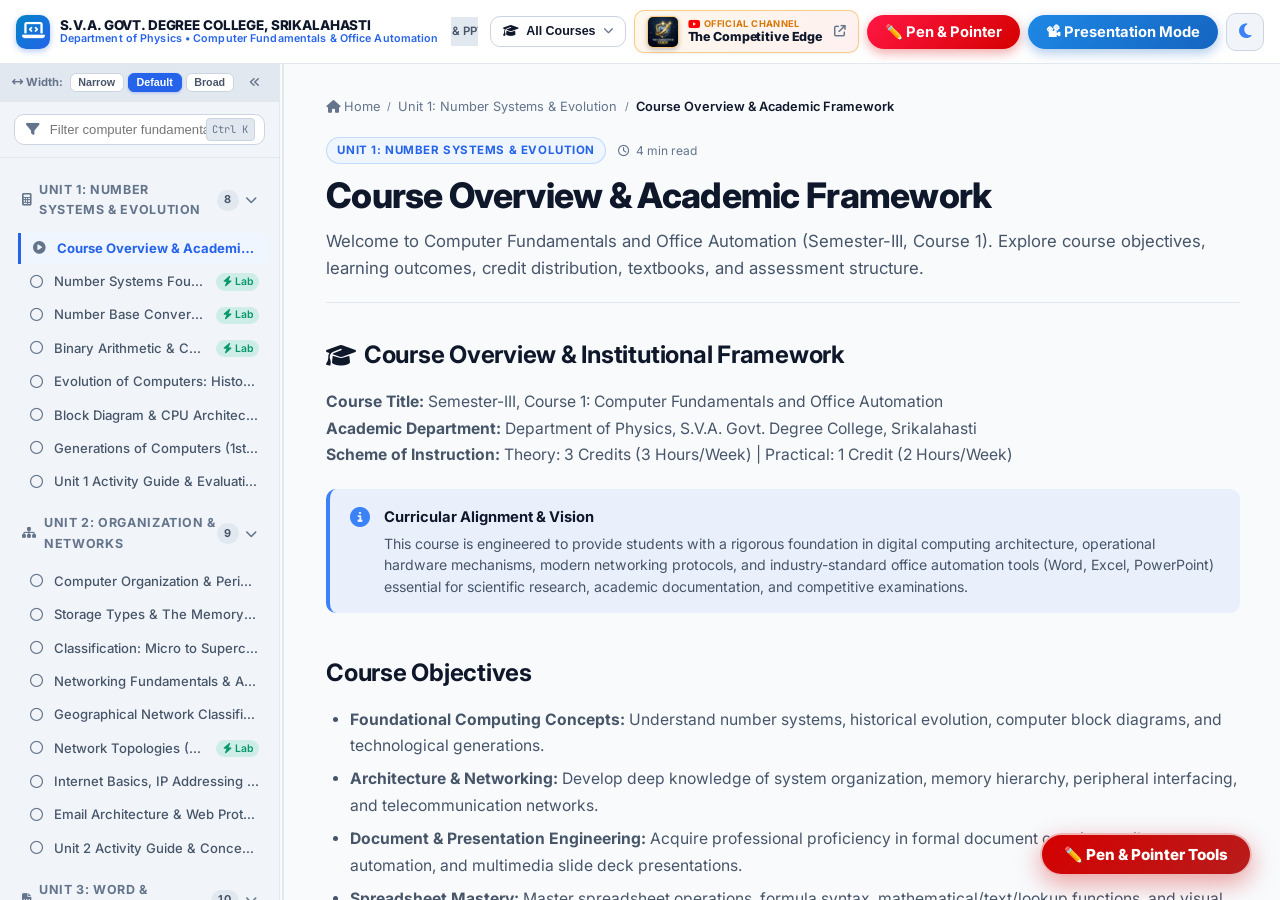
==== commit c631c32a: "Add interactive Pen & Pointer annotation suite, laser pointer, and presentation mode tools" ====
--- a/computertutorial.html
+++ b/computertutorial.html
@@ -31,6 +31,7 @@
       document.write('<script src="https://cdn.jsdelivr.net/npm/katex@0.16.11/dist/contrib/auto-render.min.js"><\\/script>');
     }
   </script>
+  <link rel="stylesheet" href="css/presentation-tools.css">
 </head>
 <body>
 
@@ -57,6 +58,7 @@
 
     <!-- Quick Track Switcher Pills -->
     <nav class="track-switcher" aria-label="Curriculum Tracks">
+      <a href="../index.html" class="track-pill" data-track="track-master-portal" title="Return to Master Visual Guide" style="border-color: #38BDF8; color: #0284C7;"><i class="fa-solid fa-house"></i> Master Guide</a>
       <a href="#cfoa-intro" class="track-pill active" data-track="track-unit1">Unit 1: Hardware</a>
       <a href="#computer-organization-io" class="track-pill" data-track="track-unit2">Unit 2: Networks</a>
       <a href="#word-basics-interface" class="track-pill" data-track="track-unit3">Unit 3: Word &amp; PPT</a>
@@ -304,6 +306,10 @@
           <i class="fa-solid fa-arrow-up-right-from-square"></i>
         </span>
       </a>
+
+            <!-- Presentation & Teacher Annotation Tools -->
+      <button class="action-pill pill-red" onclick="window.PresentationTools.toggleAnnotationToolbar();" title="Draw, write, underline, or laser-point on the page (Shortcut: Alt+P)">✏️ Pen &amp; Pointer</button>
+      <button id="presModeBtn" class="action-pill pill-blue" onclick="window.PresentationTools.togglePresentationMode();" title="Enter Presentation Mode (F11/Esc)">📽 Presentation Mode</button>
 
       <button class="theme-toggle-btn" id="theme-toggle-btn" aria-label="Toggle Dark/Light Mode" title="Toggle Theme">
         <i class="fa-solid fa-moon"></i>
@@ -455,5 +461,6 @@
   <script src="js/navigation.js"></script>
   <script src="js/app.js"></script>
 
+  <script src="js/presentation-tools.js" defer></script>
 </body>
 </html>
--- a/css/interactive-tools.css
+++ b/css/interactive-tools.css
@@ -194,8 +194,10 @@
 }
 
 .spreadsheet-table {
-  width: 100%;
   border-collapse: collapse;
+  table-layout: fixed;
+  width: max-content;
+  min-width: 100%;
   font-family: var(--font-sans);
   font-size: 0.85rem;
   text-align: left;
@@ -204,7 +206,7 @@
 .spreadsheet-table th, 
 .spreadsheet-table td {
   border: 1px solid var(--border-subtle);
-  padding: 0.45rem 0.65rem;
+  padding: 0;
   white-space: nowrap;
 }
 
@@ -214,14 +216,62 @@
   color: var(--text-secondary);
   text-align: center;
   user-select: none;
+  position: relative;
+  overflow: visible;
+}
+
+.spreadsheet-table th.col-header {
+  position: relative;
+  padding: 0.45rem 0.5rem;
+  overflow: visible;
+  height: 32px;
+  vertical-align: middle;
+}
+
+.spreadsheet-table .col-resizer {
+  position: absolute;
+  top: 0;
+  right: -3px;
+  width: 7px;
+  height: 100%;
+  cursor: col-resize;
+  z-index: 10;
+  user-select: none;
+}
+
+.spreadsheet-table .col-resizer:hover,
+.spreadsheet-table .col-resizer.is-resizing {
+  background-color: var(--primary);
 }
 
 .spreadsheet-table th.row-header {
-  width: 40px;
-  min-width: 40px;
+  width: 44px;
+  min-width: 44px;
+  max-width: 44px;
   background: var(--bg-sidebar);
   font-family: var(--font-mono);
   font-size: 0.78rem;
+  position: relative;
+  overflow: visible;
+  padding: 0;
+  text-align: center;
+  vertical-align: middle;
+}
+
+.spreadsheet-table .row-resizer {
+  position: absolute;
+  bottom: -3px;
+  left: 0;
+  width: 100%;
+  height: 7px;
+  cursor: row-resize;
+  z-index: 10;
+  user-select: none;
+}
+
+.spreadsheet-table .row-resizer:hover,
+.spreadsheet-table .row-resizer.is-resizing {
+  background-color: var(--primary);
 }
 
 .spreadsheet-table td.cell-input {
@@ -229,6 +279,9 @@
   color: var(--text-primary);
   cursor: cell;
   position: relative;
+  padding: 0;
+  overflow: hidden;
+  vertical-align: middle;
   transition: background-color var(--transition-fast);
 }
 
@@ -239,14 +292,72 @@
   z-index: 2;
 }
 
-.spreadsheet-table input.cell-editor {
+.spreadsheet-table td.cell-input.cell-in-selection {
+  background-color: rgba(59, 130, 246, 0.16) !important;
+  outline: 1.5px dashed #2563eb !important;
+  z-index: 3;
+}
+
+.spreadsheet-table td.cell-merged-master {
+  position: relative;
+}
+
+.spreadsheet-table input.cell-editor,
+.spreadsheet-table textarea.cell-editor {
   width: 100%;
+  height: 100%;
+  min-height: 26px;
+  padding: 0.35rem 0.5rem;
+  box-sizing: border-box;
   border: none;
   background: transparent;
   font-family: inherit;
   font-size: inherit;
   color: inherit;
   outline: none;
+  display: block;
+}
+
+.spreadsheet-table textarea.cell-editor.wrap-text {
+  white-space: normal;
+  word-break: break-word;
+  resize: none;
+  line-height: 1.35;
+}
+
+.spr-size-stepper {
+  display: inline-flex;
+  align-items: center;
+  gap: 2px;
+  background: var(--bg-surface);
+  border: 1px solid var(--border-medium);
+  border-radius: var(--radius-sm);
+  padding: 0 4px;
+  height: 28px;
+}
+
+.spr-stepper-label {
+  font-size: 0.72rem;
+  font-weight: 600;
+  color: var(--text-muted);
+  padding-right: 2px;
+  user-select: none;
+}
+
+.spr-step-btn {
+  height: 22px;
+  min-width: 20px;
+  padding: 0 4px;
+  border: none;
+  background: transparent;
+  color: var(--text-primary);
+  cursor: pointer;
+  border-radius: 2px;
+}
+
+.spr-step-btn:hover {
+  background: var(--primary-light);
+  color: var(--primary);
 }
 
 .spreadsheet-sample-presets {
@@ -274,6 +385,188 @@
 .preset-chip:hover {
   border-color: var(--primary);
   color: var(--primary);
+}
+
+.preset-chip.active {
+  background: var(--primary);
+  border-color: var(--primary);
+  color: #ffffff;
+  font-weight: 700;
+  box-shadow: 0 1px 3px rgba(37, 99, 235, 0.3);
+}
+
+/* --- Excel-Style Ribbon Toolbar --- */
+.spreadsheet-ribbon-toolbar {
+  display: flex;
+  flex-wrap: wrap;
+  align-items: center;
+  gap: 0.5rem;
+  padding: 0.6rem 0.85rem;
+  background: var(--bg-sidebar);
+  border: 1px solid var(--border-medium);
+  border-radius: var(--radius-md);
+  font-size: 0.82rem;
+}
+
+.toolbar-btn-group {
+  display: flex;
+  align-items: center;
+  gap: 0.3rem;
+}
+
+.toolbar-group-label {
+  font-size: 0.72rem;
+  font-weight: 700;
+  color: var(--text-muted);
+  text-transform: uppercase;
+  letter-spacing: 0.03em;
+  margin-right: 0.2rem;
+  user-select: none;
+  display: inline-flex;
+  align-items: center;
+  gap: 0.25rem;
+}
+
+.spr-tool-btn {
+  display: inline-flex;
+  align-items: center;
+  justify-content: center;
+  gap: 0.35rem;
+  height: 28px;
+  min-width: 28px;
+  padding: 0 0.55rem;
+  background: var(--bg-surface);
+  border: 1px solid var(--border-medium);
+  border-radius: var(--radius-sm);
+  color: var(--text-primary);
+  font-size: 0.78rem;
+  font-weight: 600;
+  cursor: pointer;
+  transition: all var(--transition-fast);
+  user-select: none;
+}
+
+.spr-tool-btn:hover {
+  border-color: var(--primary);
+  color: var(--primary);
+  background: var(--primary-light);
+}
+
+.spr-tool-btn.active {
+  background: var(--primary);
+  border-color: var(--primary);
+  color: #ffffff;
+}
+
+.spr-btn-danger:hover {
+  border-color: #ef4444;
+  color: #ef4444;
+  background: rgba(239, 68, 68, 0.08);
+}
+
+.spr-btn-success {
+  color: #15803d;
+  border-color: #86efac;
+  background: #f0fdf4;
+}
+
+.spr-btn-success:hover {
+  background: #dcfce7;
+  border-color: #22c55e;
+  color: #166534;
+}
+
+.spr-btn-secondary {
+  color: #0369a1;
+  border-color: #bae6fd;
+  background: #f0f9ff;
+}
+
+.spr-btn-secondary:hover {
+  background: #e0f2fe;
+  border-color: #38bdf8;
+  color: #075985;
+}
+
+.spr-toolbar-sep {
+  width: 1px;
+  height: 22px;
+  background: var(--border-medium);
+  margin: 0 0.25rem;
+}
+
+.spr-toolbar-subsep {
+  width: 1px;
+  height: 16px;
+  background: var(--border-subtle);
+  margin: 0 0.2rem;
+}
+
+/* --- Color Picker Controls --- */
+.spr-color-trigger-wrap {
+  position: relative;
+  display: inline-flex;
+  align-items: center;
+}
+
+.spr-color-label {
+  display: inline-flex;
+  flex-direction: column;
+  align-items: center;
+  justify-content: center;
+  height: 28px;
+  width: 28px;
+  background: var(--bg-surface);
+  border: 1px solid var(--border-medium);
+  border-radius: var(--radius-sm);
+  cursor: pointer;
+  color: var(--text-primary);
+  font-size: 0.78rem;
+  transition: all var(--transition-fast);
+}
+
+.spr-color-label:hover {
+  border-color: var(--primary);
+  color: var(--primary);
+}
+
+.spr-color-swatch-bar {
+  width: 16px;
+  height: 3px;
+  border-radius: 1px;
+  margin-top: 1px;
+  box-shadow: 0 0 1px rgba(0, 0, 0, 0.4);
+}
+
+.spr-color-native-input {
+  position: absolute;
+  opacity: 0;
+  width: 0;
+  height: 0;
+  pointer-events: none;
+}
+
+.spr-quick-swatches {
+  display: inline-flex;
+  align-items: center;
+  gap: 3px;
+  padding: 0 2px;
+}
+
+.spr-swatch {
+  display: inline-block;
+  width: 14px;
+  height: 14px;
+  border-radius: 3px;
+  cursor: pointer;
+  transition: transform var(--transition-fast), box-shadow var(--transition-fast);
+  box-shadow: 0 1px 2px rgba(0, 0, 0, 0.15);
+}
+
+.spr-swatch:hover {
+  transform: scale(1.25);
+  z-index: 5;
+  box-shadow: 0 2px 4px rgba(0, 0, 0, 0.25);
 }
 
 /* ==========================================================================
@@ -844,6 +1137,952 @@
   border-radius: var(--radius-sm);
 }
 
+/* Word Processor Enhanced Features */
+.wp-find-replace-bar {
+  display: flex;
+  align-items: center;
+  gap: 0.75rem;
+  padding: 0.5rem 1rem;
+  background: var(--bg-surface);
+  border-bottom: 2px solid var(--primary);
+  box-shadow: 0 4px 12px rgba(0, 0, 0, 0.08);
+  flex-wrap: wrap;
+  animation: slideDown 0.2s ease-out;
+}
+
+.wp-fr-group {
+  display: flex;
+  align-items: center;
+  gap: 0.4rem;
+  color: var(--text-muted);
+}
+
+.wp-fr-input {
+  padding: 0.25rem 0.5rem;
+  font-size: 0.8rem;
+  border: 1px solid var(--border-medium);
+  border-radius: var(--radius-sm);
+  background: var(--bg-sidebar);
+  color: var(--text-primary);
+  min-width: 140px;
+}
+
+.wp-fr-counter {
+  font-size: 0.74rem;
+  font-weight: 600;
+  color: var(--primary);
+  min-width: 65px;
+}
+
+.wp-fr-buttons {
+  display: flex;
+  align-items: center;
+  gap: 0.35rem;
+}
+
+.wp-fr-btn {
+  padding: 0.25rem 0.6rem;
+  font-size: 0.78rem;
+  font-weight: 600;
+  border: 1px solid var(--border-medium);
+  border-radius: var(--radius-sm);
+  background: var(--bg-surface);
+  color: var(--text-primary);
+  cursor: pointer;
+  transition: all var(--transition-fast);
+}
+
+.wp-fr-btn:hover {
+  background: var(--primary-light);
+  border-color: var(--primary);
+  color: var(--primary);
+}
+
+.wp-fr-close {
+  font-size: 1.1rem;
+  line-height: 1;
+  padding: 0.15rem 0.45rem;
+  border: none;
+  background: transparent;
+  color: var(--text-muted);
+  cursor: pointer;
+}
+.wp-fr-close:hover {
+  color: #ef4444;
+}
+
+mark.wp-find-highlight {
+  background-color: #fef08a;
+  color: #854d0e;
+  border-radius: 2px;
+  padding: 1px 2px;
+}
+
+mark.wp-find-highlight.current {
+  background-color: #f97316;
+  color: #ffffff;
+}
+
+.wp-page-container.orientation-landscape .wp-paper-page {
+  max-width: 1050px !important;
+  min-height: 400px;
+}
+
+.wp-page-container.margins-narrow .wp-paper-page {
+  padding: 1.25rem 1.5rem !important;
+}
+
+.wp-page-container.margins-compact .wp-paper-page {
+  padding: 0.6rem 0.8rem !important;
+}
+
+.btn-success-accent {
+  background: #f0fdf4;
+  color: #15803d !important;
+  border-color: #86efac !important;
+}
+.btn-success-accent:hover {
+  background: #dcfce7 !important;
+  border-color: #22c55e !important;
+  color: #166534 !important;
+}
+
+/* ==========================================================================
+   Word Processor: A4 Page Layout, TC/HC Mobile Badges, Tables & Images
+   ========================================================================== */
+
+/* Text Color (TC) & Highlight Color (HC) Mobile Badges */
+.wp-color-btn-wrapper {
+  display: inline-flex;
+  align-items: center;
+  gap: 0.25rem;
+  padding: 0.2rem 0.45rem;
+  border: 1px solid var(--border-medium);
+  border-radius: var(--radius-sm);
+  background: var(--bg-surface);
+  cursor: pointer;
+  position: relative;
+  user-select: none;
+  font-size: 0.74rem;
+  font-weight: 700;
+  color: var(--text-primary);
+  transition: all var(--transition-fast);
+  line-height: 1.2;
+}
+
+.wp-color-btn-wrapper:hover {
+  background: var(--primary-light);
+  border-color: var(--primary);
+  color: var(--primary);
+}
+
+.wp-color-tag-tc {
+  color: #2563eb;
+  font-weight: 800;
+}
+
+.wp-color-tag-hc {
+  color: #d97706;
+  font-weight: 800;
+}
+
+.wp-color-indicator {
+  display: inline-block;
+  width: 14px;
+  height: 14px;
+  border-radius: 3px;
+  border: 1px solid rgba(0, 0, 0, 0.3);
+  box-shadow: inset 0 0 2px rgba(0, 0, 0, 0.2);
+  vertical-align: middle;
+}
+
+.wp-color-picker-hidden {
+  position: absolute;
+  opacity: 0;
+  width: 0;
+  height: 0;
+  pointer-events: none;
+}
+
+/* A4 Page Formatting & Multi-Page Continuous Canvas */
+.wp-workspace {
+  background: #475569;
+  padding: 2rem 1rem;
+  overflow-x: auto;
+  display: flex;
+  flex-direction: column;
+  align-items: center;
+  gap: 2rem;
+  box-sizing: border-box;
+  width: 100%;
+}
+
+[data-theme="dark"] .wp-workspace {
+  background: #0f172a;
+}
+
+.wp-pages-container {
+  display: flex;
+  flex-direction: column;
+  align-items: center;
+  gap: 28px;
+  width: 100%;
+}
+
+.wp-a4-page {
+  width: 794px; /* Standard A4 210mm at 96 DPI */
+  min-height: 1123px; /* Standard A4 297mm at 96 DPI */
+  max-width: 100%;
+  background: #ffffff;
+  color: #1e293b;
+  box-shadow: 0 8px 30px rgba(0, 0, 0, 0.3), 0 2px 6px rgba(0, 0, 0, 0.12);
+  border-radius: 3px;
+  box-sizing: border-box;
+  display: flex;
+  flex-direction: column;
+  position: relative;
+  padding: 60px 72px; /* Normal A4 Margins */
+  transition: all 0.2s ease;
+}
+
+[data-theme="dark"] .wp-a4-page {
+  background: #1e293b;
+  color: #f8fafc;
+  box-shadow: 0 8px 30px rgba(0, 0, 0, 0.55);
+}
+
+/* Orientation Landscape */
+.wp-pages-container.orientation-landscape .wp-a4-page {
+  width: 1123px;
+  min-height: 794px;
+}
+
+/* Page Margins */
+.wp-pages-container.margins-narrow .wp-a4-page {
+  padding: 35px 42px !important;
+}
+
+.wp-pages-container.margins-compact .wp-a4-page {
+  padding: 14px 18px !important;
+}
+
+/* Header & Footer bands on each A4 sheet */
+.wp-page-header-band {
+  display: flex;
+  justify-content: space-between;
+  align-items: center;
+  font-size: 0.72rem;
+  color: #94a3b8;
+  border-bottom: 1px solid #e2e8f0;
+  padding-bottom: 6px;
+  margin-bottom: 16px;
+  user-select: none;
+}
+
+[data-theme="dark"] .wp-page-header-band {
+  border-bottom-color: #334155;
+  color: #64748b;
+}
+
+.wp-page-footer-band {
+  display: flex;
+  justify-content: space-between;
+  align-items: center;
+  font-size: 0.72rem;
+  color: #94a3b8;
+  border-top: 1px solid #e2e8f0;
+  padding-top: 6px;
+  margin-top: auto;
+  user-select: none;
+}
+
+[data-theme="dark"] .wp-page-footer-band {
+  border-top-color: #334155;
+  color: #64748b;
+}
+
+.wp-page-content {
+  flex: 1;
+  outline: none;
+  font-size: 0.96rem;
+  line-height: 1.65;
+  font-family: 'Times New Roman', Georgia, serif;
+  min-height: 300px;
+}
+
+/* Resizable & Draggable Image Styles */
+.wp-image-container {
+  position: relative;
+  display: inline-block;
+  user-select: none;
+  border: none !important;
+  outline: none !important;
+  margin: 8px auto;
+  max-width: 100%;
+  vertical-align: middle;
+  cursor: move;
+  transition: box-shadow 0.15s ease;
+}
+
+/* Free Floating / Over Text Placement */
+.wp-image-container.wp-image-floating {
+  position: absolute !important;
+  z-index: 50;
+  margin: 0 !important;
+  box-shadow: 0 4px 18px rgba(0, 0, 0, 0.22);
+}
+
+/* Passport Size Photo Preset (Top-Right Corner) */
+.wp-image-container.wp-image-passport {
+  position: absolute !important;
+  top: 45px;
+  right: 50px;
+  width: 115px !important;
+  z-index: 60;
+  margin: 0 !important;
+  box-shadow: 0 3px 12px rgba(0, 0, 0, 0.25);
+  border: 1px solid #94a3b8 !important;
+}
+
+.wp-image-container.wp-image-passport .wp-doc-image {
+  width: 100% !important;
+  height: 140px !important;
+  object-fit: cover !important;
+}
+
+/* Text Wrapping Presets */
+.wp-image-container.wp-image-wrap-right {
+  float: right;
+  margin: 0 0 14px 20px !important;
+}
+
+.wp-image-container.wp-image-wrap-left {
+  float: left;
+  margin: 0 20px 14px 0 !important;
+}
+
+.wp-image-container.active-selected .wp-doc-image {
+  outline: 2px solid #2563eb;
+  outline-offset: 1px;
+}
+
+.wp-image-wrapper {
+  position: relative;
+  display: inline-block;
+  max-width: 100%;
+}
+
+.wp-doc-image {
+  display: block;
+  height: auto;
+  border-radius: 4px;
+  box-shadow: 0 3px 12px rgba(0, 0, 0, 0.15);
+  max-width: 100%;
+  object-fit: contain;
+}
+
+/* Floating Image Controls Bar */
+.wp-image-floating-bar {
+  position: absolute;
+  top: -44px;
+  left: 50%;
+  transform: translateX(-50%);
+  display: none;
+  align-items: center;
+  gap: 3px;
+  background: #1e293b;
+  padding: 4px 8px;
+  border-radius: 6px;
+  box-shadow: 0 6px 20px rgba(0, 0, 0, 0.45);
+  z-index: 200;
+  white-space: nowrap;
+}
+
+.wp-image-container.active-selected .wp-image-floating-bar {
+  display: flex;
+}
+
+.wp-img-tool-btn {
+  background: #334155;
+  border: 1px solid #475569;
+  color: #f8fafc;
+  padding: 3px 6px;
+  font-size: 0.72rem;
+  font-weight: 600;
+  border-radius: 3px;
+  cursor: pointer;
+  transition: all 0.15s ease;
+}
+
+.wp-img-tool-btn:hover {
+  background: #2563eb;
+  border-color: #3b82f6;
+  color: #ffffff;
+}
+
+.wp-img-tool-btn.btn-danger-tool:hover {
+  background: #dc2626;
+  border-color: #ef4444;
+}
+
+.wp-page-close-btn {
+  background: transparent;
+  border: none;
+  color: #ef4444;
+  cursor: pointer;
+  font-size: 0.82rem;
+  padding: 1px 5px;
+  border-radius: 3px;
+  transition: all 0.15s ease;
+}
+.wp-page-close-btn:hover {
+  background: #fee2e2;
+  color: #b91c1c;
+}
+
+/* Dual Rulers: Horizontal & Vertical */
+.wp-workspace-inner {
+  display: flex;
+  flex-direction: column;
+  align-items: center;
+  position: relative;
+}
+
+.wp-ruler-top-row {
+  display: flex;
+  align-items: stretch;
+  margin-bottom: 0;
+}
+
+.wp-ruler-corner {
+  width: 24px;
+  height: 24px;
+  background: #e2e8f0;
+  border: 1px solid #cbd5e1;
+  display: flex;
+  align-items: center;
+  justify-content: center;
+  font-size: 0.65rem;
+  color: #64748b;
+  user-select: none;
+  box-sizing: border-box;
+}
+
+[data-theme="dark"] .wp-ruler-corner {
+  background: #1e293b;
+  border-color: #334155;
+  color: #94a3b8;
+}
+
+.wp-ruler-horizontal {
+  height: 24px;
+  width: 794px;
+  background: #f8fafc;
+  border: 1px solid #cbd5e1;
+  border-left: 0;
+  position: relative;
+  user-select: none;
+  overflow: hidden;
+  box-sizing: border-box;
+  display: flex;
+}
+
+[data-theme="dark"] .wp-ruler-horizontal {
+  background: #0f172a;
+  border-color: #334155;
+}
+
+.wp-workspace-main-row {
+  display: flex;
+  align-items: flex-start;
+}
+
+.wp-ruler-vertical {
+  width: 24px;
+  height: 1123px;
+  background: #f8fafc;
+  border: 1px solid #cbd5e1;
+  border-top: 0;
+  position: relative;
+  user-select: none;
+  overflow: hidden;
+  box-sizing: border-box;
+  display: flex;
+  flex-direction: column;
+}
+
+[data-theme="dark"] .wp-ruler-vertical {
+  background: #0f172a;
+  border-color: #334155;
+}
+
+.wp-workspace.orientation-landscape .wp-ruler-horizontal {
+  width: 1123px;
+}
+
+.wp-workspace.orientation-landscape .wp-ruler-vertical {
+  height: 794px;
+}
+
+.ruler-tick-h {
+  position: absolute;
+  bottom: 0;
+  width: 1px;
+  background: #94a3b8;
+}
+.ruler-tick-h.major {
+  height: 14px;
+}
+.ruler-tick-h.sub {
+  height: 7px;
+}
+.ruler-num-h {
+  position: absolute;
+  top: 1px;
+  font-size: 0.62rem;
+  color: #475569;
+  font-family: var(--font-mono);
+  transform: translateX(-50%);
+}
+[data-theme="dark"] .ruler-num-h {
+  color: #94a3b8;
+}
+
+.ruler-tick-v {
+  position: absolute;
+  right: 0;
+  height: 1px;
+  background: #94a3b8;
+}
+.ruler-tick-v.major {
+  width: 14px;
+}
+.ruler-tick-v.sub {
+  width: 7px;
+}
+.ruler-num-v {
+  position: absolute;
+  left: 2px;
+  font-size: 0.62rem;
+  color: #475569;
+  font-family: var(--font-mono);
+  transform: translateY(-50%);
+}
+[data-theme="dark"] .ruler-num-v {
+  color: #94a3b8;
+}
+
+/* Shaded Margins on Rulers */
+.wp-ruler-margin-zone {
+  position: absolute;
+  background: rgba(100, 116, 139, 0.18);
+  pointer-events: none;
+}
+[data-theme="dark"] .wp-ruler-margin-zone {
+  background: rgba(255, 255, 255, 0.08);
+}
+
+/* Presentation Studio: Draggable, Resizable & Floating Images */
+.ppt-slide-canvas {
+  position: relative;
+  overflow: hidden;
+}
+
+.ppt-slide-img-container {
+  position: absolute;
+  cursor: move;
+  user-select: none;
+  z-index: 30;
+  display: inline-block;
+  border-radius: 4px;
+}
+
+.ppt-slide-img-container.active-selected .ppt-slide-img {
+  outline: 2px solid #38bdf8;
+  outline-offset: 1px;
+}
+
+.ppt-slide-img {
+  display: block;
+  height: auto;
+  border-radius: 6px;
+  box-shadow: 0 4px 15px rgba(0, 0, 0, 0.35);
+  max-width: 100%;
+}
+
+.ppt-img-resize-handle {
+  position: absolute;
+  width: 12px;
+  height: 12px;
+  background: #38bdf8;
+  border: 2px solid #ffffff;
+  border-radius: 2px;
+  bottom: -4px;
+  right: -4px;
+  cursor: nwse-resize;
+  display: none;
+  z-index: 40;
+}
+
+.ppt-slide-img-container.active-selected .ppt-img-resize-handle {
+  display: block;
+}
+
+.ppt-image-floating-bar {
+  position: absolute;
+  top: -38px;
+  left: 50%;
+  transform: translateX(-50%);
+  display: none;
+  align-items: center;
+  gap: 3px;
+  background: rgba(15, 23, 42, 0.95);
+  backdrop-filter: blur(6px);
+  padding: 3px 6px;
+  border-radius: 5px;
+  box-shadow: 0 4px 14px rgba(0, 0, 0, 0.5);
+  z-index: 100;
+  white-space: nowrap;
+}
+
+.ppt-slide-img-container.active-selected .ppt-image-floating-bar {
+  display: flex;
+}
+
+.ppt-img-tool-btn {
+  background: rgba(255, 255, 255, 0.15);
+  color: #f8fafc;
+  border: none;
+  padding: 2px 6px;
+  font-size: 0.72rem;
+  border-radius: 3px;
+  cursor: pointer;
+  transition: background 0.15s, color 0.15s;
+  display: inline-flex;
+  align-items: center;
+  gap: 3px;
+}
+.ppt-img-tool-btn:hover {
+  background: #38bdf8;
+  color: #0f172a;
+}
+.ppt-img-tool-btn.btn-danger:hover {
+  background: #ef4444;
+  color: #ffffff;
+}
+
+/* Passport Photo / Badge preset docked top-right over text */
+.ppt-image-passport {
+  top: 20px !important;
+  right: 20px !important;
+  left: auto !important;
+  width: 115px !important;
+  height: auto !important;
+}
+.ppt-image-passport .ppt-slide-img {
+  width: 115px !important;
+  height: 140px !important;
+  object-fit: cover;
+  border: 2px solid rgba(255, 255, 255, 0.75);
+  border-radius: 4px;
+}
+
+/* Presentation Canvas Stage Frame with Horizontal and Vertical Rulers */
+.ppt-stage-outer {
+  display: flex;
+  flex-direction: column;
+  width: 100%;
+  max-width: 710px;
+  margin: 0 auto;
+  border-radius: var(--radius-lg);
+  box-shadow: 0 12px 32px rgba(0, 0, 0, 0.28);
+  overflow: hidden;
+  border: 1px solid rgba(255, 255, 255, 0.12);
+}
+
+.ppt-ruler-top-row {
+  display: flex;
+  height: 18px;
+  background: #0f172a;
+  border-bottom: 1px solid rgba(255, 255, 255, 0.12);
+  user-select: none;
+}
+
+.ppt-ruler-corner {
+  width: 18px;
+  height: 18px;
+  background: #1e293b;
+  border-right: 1px solid rgba(255, 255, 255, 0.12);
+  display: flex;
+  align-items: center;
+  justify-content: center;
+  font-size: 8px;
+  color: #64748b;
+  flex-shrink: 0;
+}
+
+.ppt-ruler-h {
+  flex: 1;
+  height: 18px;
+  position: relative;
+  background: #0f172a;
+  overflow: hidden;
+}
+
+.ppt-stage-main-row {
+  display: flex;
+  flex: 1;
+  position: relative;
+  background: #0f172a;
+}
+
+.ppt-ruler-v {
+  width: 18px;
+  position: relative;
+  background: #0f172a;
+  border-right: 1px solid rgba(255, 255, 255, 0.12);
+  flex-shrink: 0;
+  user-select: none;
+  overflow: hidden;
+}
+
+.ppt-ruler-tick-h {
+  position: absolute;
+  bottom: 0;
+  width: 1px;
+  background: rgba(255, 255, 255, 0.25);
+}
+.ppt-ruler-num-h {
+  position: absolute;
+  top: 1px;
+  font-family: var(--font-mono, monospace);
+  font-size: 8px;
+  color: rgba(255, 255, 255, 0.55);
+  transform: translateX(-50%);
+  line-height: 1;
+}
+
+.ppt-ruler-tick-v {
+  position: absolute;
+  right: 0;
+  height: 1px;
+  background: rgba(255, 255, 255, 0.25);
+}
+.ppt-ruler-num-v {
+  position: absolute;
+  left: 2px;
+  font-family: var(--font-mono, monospace);
+  font-size: 8px;
+  color: rgba(255, 255, 255, 0.55);
+  transform: translateY(-50%);
+  line-height: 1;
+}
+
+/* Corner Drag-to-Resize Handle */
+.wp-image-resize-handle {
+  position: absolute;
+  width: 14px;
+  height: 14px;
+  background: #2563eb;
+  border: 2px solid #ffffff;
+  border-radius: 2px;
+  bottom: -6px;
+  right: -6px;
+  cursor: nwse-resize;
+  display: none;
+  z-index: 10;
+  box-shadow: 0 1px 4px rgba(0, 0, 0, 0.3);
+}
+
+.wp-image-container.active-selected .wp-image-resize-handle {
+  display: block;
+}
+
+.wp-image-caption {
+  font-size: 0.85rem;
+  color: #64748b;
+  margin-top: 6px;
+  font-style: italic;
+  outline: none;
+}
+
+/* Table Tools & Contextual Floating Action Bar */
+.wp-table-floating-bar {
+  position: absolute;
+  display: none;
+  align-items: center;
+  gap: 4px;
+  background: #1e293b;
+  padding: 4px 8px;
+  border-radius: 6px;
+  box-shadow: 0 6px 20px rgba(0, 0, 0, 0.4);
+  z-index: 1000;
+  animation: fadeIn 0.15s ease;
+}
+
+.wp-table-floating-bar .wp-tbl-btn {
+  background: #334155;
+  border: 1px solid #475569;
+  color: #f8fafc;
+  padding: 3px 8px;
+  font-size: 0.74rem;
+  font-weight: 600;
+  border-radius: 4px;
+  cursor: pointer;
+  display: inline-flex;
+  align-items: center;
+  gap: 4px;
+  transition: background 0.15s ease;
+}
+
+.wp-table-floating-bar .wp-tbl-btn:hover {
+  background: #2563eb;
+  border-color: #3b82f6;
+}
+
+.wp-table-floating-bar .wp-tbl-btn.text-danger:hover {
+  background: #dc2626;
+  border-color: #ef4444;
+}
+
+/* Table cell focus styling */
+.wp-page-content table td:focus,
+.wp-page-content table th:focus {
+  outline: 2px solid #2563eb;
+  background: rgba(37, 99, 235, 0.05);
+}
+
+/* Insert Image Modal for Word Processor & Presentation Studio */
+.wp-dialog-modal, .ppt-dialog-modal {
+  position: fixed;
+  top: 0;
+  left: 0;
+  right: 0;
+  bottom: 0;
+  background: rgba(0, 0, 0, 0.65);
+  backdrop-filter: blur(4px);
+  display: flex;
+  align-items: center;
+  justify-content: center;
+  z-index: 99999;
+  animation: fadeIn 0.2s ease;
+}
+
+.wp-dialog-content, .ppt-dialog-content {
+  background: var(--bg-surface);
+  border: 1px solid var(--border-medium);
+  border-radius: var(--radius-md);
+  width: 90%;
+  max-width: 520px;
+  box-shadow: 0 20px 40px rgba(0, 0, 0, 0.35);
+  overflow: hidden;
+  display: flex;
+  flex-direction: column;
+}
+
+.wp-dialog-header, .ppt-dialog-header {
+  padding: 0.85rem 1.25rem;
+  background: var(--bg-sidebar);
+  border-bottom: 1px solid var(--border-subtle);
+  display: flex;
+  align-items: center;
+  justify-content: space-between;
+}
+
+.wp-dialog-header h3, .ppt-dialog-header h3 {
+  margin: 0;
+  font-size: 0.96rem;
+  font-weight: 700;
+  color: var(--text-primary);
+  display: flex;
+  align-items: center;
+  gap: 0.5rem;
+}
+
+.wp-dialog-body, .ppt-dialog-body {
+  padding: 1.25rem;
+  display: flex;
+  flex-direction: column;
+  gap: 1rem;
+}
+
+.wp-dialog-footer, .ppt-dialog-footer {
+  padding: 0.75rem 1.25rem;
+  background: var(--bg-sidebar);
+  border-top: 1px solid var(--border-subtle);
+  display: flex;
+  justify-content: flex-end;
+  gap: 0.6rem;
+}
+
+.wp-upload-dropzone {
+  border: 2px dashed var(--primary);
+  background: rgba(37, 99, 235, 0.04);
+  border-radius: var(--radius-md);
+  padding: 1.25rem;
+  text-align: center;
+  cursor: pointer;
+  transition: background 0.15s ease;
+}
+
+.wp-upload-dropzone:hover {
+  background: rgba(37, 99, 235, 0.08);
+}
+
+.wp-upload-preview {
+  max-height: 160px;
+  max-width: 100%;
+  border-radius: 6px;
+  margin: 8px auto 0 auto;
+  display: none;
+  object-fit: contain;
+  box-shadow: 0 2px 8px rgba(0, 0, 0, 0.15);
+}
+
+.wp-sample-pills {
+  display: flex;
+  flex-wrap: wrap;
+  gap: 6px;
+  margin-top: 6px;
+}
+
+.wp-sample-pill {
+  font-size: 0.74rem;
+  padding: 3px 8px;
+  border-radius: 12px;
+  background: var(--bg-sidebar);
+  border: 1px solid var(--border-medium);
+  color: var(--text-secondary);
+  cursor: pointer;
+  transition: all 0.15s ease;
+}
+
+.wp-sample-pill:hover {
+  background: var(--primary-light);
+  border-color: var(--primary);
+  color: var(--primary);
+}
+
+@media print {
+  body {
+    margin: 0;
+    padding: 0;
+    background: #ffffff !important;
+  }
+  .wp-a4-page {
+    page-break-after: always;
+    width: 210mm !important;
+    min-height: 297mm !important;
+    height: 297mm !important;
+    box-shadow: none !important;
+    margin: 0 !important;
+    padding: 2.54cm !important;
+  }
+  .wp-ribbon, .wp-find-replace-bar, .tool-card-header, .wp-ruler-bar, .wp-status-bar, .wp-image-floating-bar, .wp-image-resize-handle, .wp-table-floating-bar {
+    display: none !important;
+  }
+}
+
 /* ==========================================================================
    Unit 3: Presentation Studio & Slide Deck Player Styles
    ========================================================================== */
@@ -1207,6 +2446,117 @@
   font-weight: 600;
 }
 
+/* Presentation Deck New Layouts & Features */
+.ppt-three-col-grid {
+  display: grid;
+  grid-template-columns: repeat(3, 1fr);
+  gap: 0.75rem;
+  margin-top: 1rem;
+}
+
+.ppt-three-col-grid .ppt-col-card {
+  padding: 0.85rem;
+  border-radius: var(--radius-md);
+}
+
+.ppt-quote-box {
+  padding: 1.5rem 2rem;
+  border-left: 4px solid #38bdf8;
+  margin: 1.5rem 0;
+  font-style: italic;
+  font-size: 1.25rem;
+  line-height: 1.6;
+  background: rgba(255, 255, 255, 0.05);
+  border-radius: 0 var(--radius-md) var(--radius-md) 0;
+}
+
+.ppt-quote-author {
+  font-size: 0.95rem;
+  font-style: normal;
+  font-weight: 600;
+  margin-top: 0.75rem;
+  opacity: 0.85;
+}
+
+.ppt-code-grid {
+  display: grid;
+  grid-template-columns: 1fr 1fr;
+  gap: 1rem;
+  margin-top: 1rem;
+}
+
+.ppt-code-block {
+  font-family: var(--font-mono);
+  font-size: 0.82rem;
+  background: rgba(0, 0, 0, 0.45);
+  padding: 1rem;
+  border-radius: var(--radius-md);
+  border: 1px solid rgba(255, 255, 255, 0.15);
+  overflow-x: auto;
+  white-space: pre-wrap;
+  line-height: 1.5;
+  color: #a7f3d0;
+}
+
+/* Slide Show Laser Pointer & Timer */
+.ppt-laser-pointer {
+  position: fixed;
+  width: 14px;
+  height: 14px;
+  border-radius: 50%;
+  background: #ff0044;
+  box-shadow: 0 0 12px 4px #ff0044, 0 0 20px 8px rgba(255, 0, 68, 0.6);
+  pointer-events: none;
+  z-index: 10001;
+  transform: translate(-50%, -50%);
+  display: none;
+}
+
+.ppt-show-timer {
+  color: #38bdf8;
+  font-family: var(--font-mono);
+  font-size: 0.88rem;
+  font-weight: 700;
+  display: flex;
+  align-items: center;
+  gap: 0.35rem;
+  padding: 0 0.5rem;
+  border-left: 1px solid rgba(255, 255, 255, 0.2);
+  border-right: 1px solid rgba(255, 255, 255, 0.2);
+}
+
+.ppt-notes-show-drawer {
+  position: absolute;
+  top: 20px;
+  right: 20px;
+  max-width: 340px;
+  background: rgba(15, 23, 42, 0.94);
+  backdrop-filter: blur(8px);
+  border: 1px solid rgba(255, 255, 255, 0.25);
+  border-radius: var(--radius-md);
+  padding: 1rem;
+  color: #e2e8f0;
+  font-size: 0.85rem;
+  line-height: 1.5;
+  box-shadow: 0 8px 24px rgba(0,0,0,0.6);
+  z-index: 10000;
+  animation: fadeIn 0.2s ease-out;
+}
+
+.ppt-thumb-reorder-btn {
+  background: transparent;
+  border: none;
+  color: var(--text-muted);
+  cursor: pointer;
+  padding: 2px 4px;
+  font-size: 0.7rem;
+  border-radius: 2px;
+}
+.ppt-thumb-reorder-btn:hover {
+  color: var(--primary);
+  background: var(--primary-light);
+}
+
 /* ==========================================================================
    Unit 5: Pivot Table & Dynamic Charts Slicer Styles
    ========================================================================== */
--- a/css/presentation-tools.css
+++ b/css/presentation-tools.css
@@ -0,0 +1,519 @@
+/* ==========================================================================
+   PRESENTATION & TEACHER ANNOTATION TOOLS SUITE
+   Department of Physics, S.V.A. Govt. Degree College, Srikalahasti
+   High-Performance Viewport-Fixed Canvas Engine (60-120 FPS) with Laser Pointer,
+   Drawing Tools, Presentation Mode & Presenter Navigation Controls.
+   ========================================================================== */
+
+/* --- Action Pills in Navbar --- */
+.action-pill {
+  padding: 8px 18px;
+  border-radius: 9999px;
+  font-size: 0.92rem;
+  font-weight: 700;
+  border: none;
+  cursor: pointer;
+  display: inline-flex;
+  align-items: center;
+  gap: 8px;
+  transition: all 0.2s cubic-bezier(0.16, 1, 0.3, 1);
+  text-decoration: none;
+  font-family: inherit;
+  box-shadow: 0 4px 10px rgba(0, 0, 0, 0.15);
+  white-space: nowrap;
+}
+.action-pill:hover {
+  transform: translateY(-2px);
+  box-shadow: 0 6px 16px rgba(0, 0, 0, 0.22);
+}
+.action-pill:active {
+  transform: translateY(0);
+}
+.pill-red {
+  background: linear-gradient(135deg, #FF1744, #D50000);
+  color: #FFFFFF !important;
+  box-shadow: 0 4px 12px rgba(213, 0, 0, 0.35);
+}
+.pill-red:hover {
+  box-shadow: 0 6px 18px rgba(213, 0, 0, 0.5);
+}
+.pill-blue {
+  background: linear-gradient(135deg, #1E88E5, #1565C0);
+  color: #FFFFFF !important;
+  box-shadow: 0 4px 12px rgba(21, 101, 192, 0.35);
+}
+.pill-blue:hover {
+  box-shadow: 0 6px 18px rgba(21, 101, 192, 0.5);
+}
+.pill-green {
+  background: linear-gradient(135deg, #10B981, #059669);
+  color: #FFFFFF !important;
+  box-shadow: 0 4px 12px rgba(16, 185, 129, 0.35);
+}
+
+/* --- Brand Pulsing Dots --- */
+.laser-dot, .brand-dot-pulse {
+  width: 13px;
+  height: 13px;
+  background: #FF1744;
+  border-radius: 50%;
+  box-shadow: 0 0 10px #FF1744, 0 0 20px #FF1744;
+  animation: dotPulse 1.5s infinite;
+  flex-shrink: 0;
+  display: inline-block;
+}
+.brand-dot-pulse.cyan-dot {
+  background: #38BDF8;
+  box-shadow: 0 0 10px #38BDF8, 0 0 20px #38BDF8;
+}
+.brand-dot-pulse.gold-dot {
+  background: #F59E0B;
+  box-shadow: 0 0 10px #F59E0B, 0 0 20px #F59E0B;
+}
+@keyframes dotPulse {
+  0%, 100% { transform: scale(1); opacity: 1; }
+  50% { transform: scale(1.3); opacity: 0.7; }
+}
+
+/* --- TEACHER ANNOTATION & LASER POINTER SYSTEM --- */
+#annotationContainer {
+  position: fixed;
+  top: 0;
+  left: 0;
+  width: 100vw;
+  height: 100vh;
+  z-index: 99990;
+  pointer-events: none;
+  touch-action: none;
+  overflow: hidden;
+}
+#annotationContainer.active-drawing {
+  pointer-events: auto;
+}
+#annotationContainer.active-laser {
+  pointer-events: auto;
+  touch-action: none;
+  cursor: none;
+}
+#annotationBaseCanvas,
+#annotationActiveCanvas {
+  position: absolute;
+  top: 0;
+  left: 0;
+  width: 100%;
+  height: 100%;
+  pointer-events: none;
+  display: block;
+}
+
+/* Custom Cursors */
+#annotationContainer.cursor-pen {
+  cursor: url('data:image/svg+xml;utf8,<svg xmlns="http://www.w3.org/2000/svg" width="24" height="24" viewBox="0 0 24 24"><path fill="%23D50000" d="M3 17.25V21h3.75L17.81 9.94l-3.75-3.75L3 17.25zM20.71 7.04c.39-.39.39-1.02 0-1.41l-2.34-2.34c-.39-.39-1.02-.39-1.41 0l-1.83 1.83 3.75 3.75 1.83-1.83z"/></svg>') 2 22, crosshair;
+}
+#annotationContainer.cursor-highlighter {
+  cursor: url('data:image/svg+xml;utf8,<svg xmlns="http://www.w3.org/2000/svg" width="24" height="24" viewBox="0 0 24 24"><path fill="%23FFD600" d="M15.24 3.76a2.5 2.5 0 0 1 3.54 0l1.46 1.46a2.5 2.5 0 0 1 0 3.54L10.5 18.5 5 20l1.5-5.5L15.24 3.76z"/></svg>') 4 20, crosshair;
+}
+#annotationContainer.cursor-eraser {
+  cursor: url('data:image/svg+xml;utf8,<svg xmlns="http://www.w3.org/2000/svg" width="24" height="24" viewBox="0 0 24 24"><circle cx="12" cy="12" r="9" fill="none" stroke="%2337474F" stroke-width="2"/><circle cx="12" cy="12" r="3" fill="%2337474F"/></svg>') 12 12, cell;
+}
+
+/* Laser Pointer Dot - GPU Hardware Accelerated */
+#laserPointerDot {
+  position: fixed;
+  top: 0;
+  left: 0;
+  width: 18px;
+  height: 18px;
+  border-radius: 50%;
+  background: #FFFFFF;
+  pointer-events: none;
+  z-index: 99992;
+  transform: translate3d(-100px, -100px, 0) translate(-50%, -50%);
+  box-shadow: 0 0 6px #FF1744, 0 0 14px #FF1744, 0 0 26px #FF1744, 0 0 40px #D50000;
+  display: none;
+  will-change: transform;
+}
+#laserPointerDot.active {
+  display: block;
+}
+#laserPointerDot.green-laser {
+  box-shadow: 0 0 6px #00E676, 0 0 14px #00E676, 0 0 26px #00E676, 0 0 40px #00C853;
+}
+
+/* Laser Ripple Click Animation */
+.laser-ripple {
+  position: fixed;
+  top: 0;
+  left: 0;
+  width: 24px;
+  height: 24px;
+  border-radius: 50%;
+  border: 3px solid #FF1744;
+  pointer-events: none;
+  z-index: 99991;
+  animation: rippleExpand 0.6s cubic-bezier(0.1, 0.8, 0.3, 1) forwards;
+  will-change: transform, opacity;
+}
+@keyframes rippleExpand {
+  0% { transform: translate3d(var(--rx, 0), var(--ry, 0), 0) translate(-50%, -50%) scale(0.4); opacity: 1; }
+  100% { transform: translate3d(var(--rx, 0), var(--ry, 0), 0) translate(-50%, -50%) scale(3.5); opacity: 0; }
+}
+
+/* Floating Launcher Pill */
+#teacherPillLauncher {
+  position: fixed;
+  bottom: 24px;
+  right: 28px;
+  z-index: 99980;
+  background: linear-gradient(135deg, #D50000, #B71C1C);
+  color: white;
+  font-size: 0.95rem;
+  font-weight: 800;
+  border-radius: 9999px;
+  padding: 10px 22px;
+  border: 2px solid rgba(255,255,255,0.7);
+  box-shadow: 0 8px 24px rgba(213, 0, 0, 0.35);
+  cursor: pointer;
+  display: flex;
+  align-items: center;
+  gap: 8px;
+  transition: all 0.2s ease;
+  font-family: inherit;
+  user-select: none;
+}
+#teacherPillLauncher:hover {
+  transform: translateY(-3px) scale(1.03);
+  box-shadow: 0 12px 30px rgba(213, 0, 0, 0.45);
+}
+#teacherPillLauncher.hidden {
+  display: none !important;
+}
+
+/* Floating Draggable Teacher Toolbar */
+#teacherToolbar {
+  position: fixed;
+  bottom: 24px;
+  left: 50%;
+  transform: translateX(-50%);
+  z-index: 99995;
+  background: rgba(255, 255, 255, 0.96);
+  backdrop-filter: blur(14px);
+  border: 2px solid #CBD5E1;
+  border-radius: 50px;
+  padding: 8px 18px;
+  display: flex;
+  align-items: center;
+  gap: 10px;
+  box-shadow: 0 12px 36px rgba(0, 0, 0, 0.16), 0 4px 12px rgba(0, 0, 0, 0.08);
+  user-select: none;
+  transition: transform 0.3s cubic-bezier(0.16, 1, 0.3, 1), opacity 0.3s;
+  font-family: inherit;
+}
+#teacherToolbar.minimized {
+  transform: translateX(-50%) translateY(90px);
+  opacity: 0;
+  pointer-events: none;
+}
+
+/* Drag Handle */
+.tb-drag-handle {
+  cursor: grab;
+  color: #94A3B8;
+  font-size: 1.15rem;
+  padding: 0 4px;
+  display: flex;
+  align-items: center;
+}
+.tb-drag-handle:active {
+  cursor: grabbing;
+}
+
+/* Tool Buttons Group */
+.tb-btn-group {
+  display: flex;
+  align-items: center;
+  gap: 6px;
+}
+.tb-btn {
+  width: 40px;
+  height: 40px;
+  border-radius: 50%;
+  border: 1.5px solid transparent;
+  background: #F1F5F9;
+  color: #334155;
+  font-size: 1.15rem;
+  display: flex;
+  align-items: center;
+  justify-content: center;
+  cursor: pointer;
+  transition: all 0.15s ease;
+  position: relative;
+  outline: none;
+}
+.tb-btn:hover {
+  background: #E2E8F0;
+  transform: scale(1.06);
+}
+.tb-btn.active {
+  background: #1E293B;
+  color: #FFFFFF;
+  border-color: #0F172A;
+  box-shadow: 0 4px 12px rgba(15, 23, 42, 0.25);
+  transform: scale(1.08);
+}
+.tb-btn.active.tb-laser {
+  background: #D50000;
+  color: #FFFFFF;
+  box-shadow: 0 0 14px rgba(213, 0, 0, 0.5);
+}
+.tb-btn.active.tb-pen {
+  background: #2563EB;
+  color: #FFFFFF;
+}
+.tb-btn.active.tb-highlighter {
+  background: #CA8A04;
+  color: #FFFFFF;
+}
+.tb-btn.active.tb-eraser {
+  background: #475569;
+  color: #FFFFFF;
+}
+
+/* Dividers */
+.tb-divider {
+  width: 1.5px;
+  height: 26px;
+  background: #E2E8F0;
+  margin: 0 4px;
+}
+
+/* Color Swatches */
+.tb-color-swatch {
+  width: 24px;
+  height: 24px;
+  border-radius: 50%;
+  border: 2px solid #FFFFFF;
+  box-shadow: 0 0 0 1.5px #CBD5E1;
+  cursor: pointer;
+  transition: all 0.15s;
+}
+.tb-color-swatch:hover {
+  transform: scale(1.15);
+}
+.tb-color-swatch.active {
+  transform: scale(1.22);
+  box-shadow: 0 0 0 2.5px #0F172A;
+}
+
+/* Width Selector */
+.tb-size-btn {
+  padding: 4px 10px;
+  border-radius: 12px;
+  background: #F1F5F9;
+  border: 1.5px solid transparent;
+  font-size: 0.82rem;
+  font-weight: 700;
+  color: #475569;
+  cursor: pointer;
+  transition: all 0.15s;
+}
+.tb-size-btn:hover { background: #E2E8F0; }
+.tb-size-btn.active {
+  background: #0F172A;
+  color: #FFFFFF;
+}
+
+/* Tooltip */
+.tb-tooltip {
+  position: absolute;
+  bottom: 120%;
+  left: 50%;
+  transform: translateX(-50%);
+  background: #0F172A;
+  color: white;
+  font-size: 0.75rem;
+  font-weight: 600;
+  padding: 4px 8px;
+  border-radius: 6px;
+  white-space: nowrap;
+  opacity: 0;
+  pointer-events: none;
+  transition: opacity 0.2s;
+  z-index: 99999;
+}
+.tb-btn:hover .tb-tooltip, .tb-color-swatch:hover .tb-tooltip {
+  opacity: 1;
+}
+
+/* Toast Notification */
+#annotationToast {
+  position: fixed;
+  top: 75px;
+  left: 50%;
+  transform: translateX(-50%);
+  background: #0F172A;
+  color: white;
+  padding: 9px 22px;
+  border-radius: 30px;
+  font-size: 0.95rem;
+  font-weight: 700;
+  z-index: 100010;
+  box-shadow: 0 6px 20px rgba(0,0,0,0.25);
+  opacity: 0;
+  pointer-events: none;
+  transition: opacity 0.3s;
+}
+#annotationToast.show {
+  opacity: 1;
+}
+
+/* --- PRESENTATION MODE SYSTEM --- */
+body.presentation-mode {
+  overflow-x: hidden;
+}
+
+/* Sleek Floating Presenter Control Bar */
+#presenterControlBar {
+  position: fixed;
+  top: 14px;
+  left: 50%;
+  transform: translateX(-50%);
+  z-index: 99985;
+  background: rgba(15, 23, 42, 0.94);
+  backdrop-filter: blur(12px);
+  border: 1.5px solid rgba(56, 189, 248, 0.4);
+  border-radius: 50px;
+  padding: 6px 18px;
+  display: none;
+  align-items: center;
+  gap: 14px;
+  box-shadow: 0 10px 30px rgba(0, 0, 0, 0.35);
+  color: #FFFFFF;
+  user-select: none;
+  font-family: inherit;
+  animation: presenterSlideDown 0.3s ease-out;
+}
+@keyframes presenterSlideDown {
+  from { transform: translateX(-50%) translateY(-20px); opacity: 0; }
+  to { transform: translateX(-50%) translateY(0); opacity: 1; }
+}
+body.presentation-mode #presenterControlBar {
+  display: flex !important;
+}
+
+.pres-brand-badge {
+  display: flex;
+  align-items: center;
+  gap: 8px;
+  font-size: 0.85rem;
+  font-weight: 800;
+  letter-spacing: 0.5px;
+  color: #38BDF8;
+  text-transform: uppercase;
+}
+.pres-progress-pill {
+  background: rgba(56, 189, 248, 0.15);
+  border: 1px solid rgba(56, 189, 248, 0.35);
+  border-radius: 9999px;
+  padding: 4px 12px;
+  font-size: 0.85rem;
+  font-weight: 700;
+  color: #F8FAFC;
+}
+.pres-ctrl-btn {
+  background: #1E293B;
+  border: 1px solid #334155;
+  color: #FFFFFF;
+  padding: 6px 14px;
+  border-radius: 9999px;
+  font-size: 0.85rem;
+  font-weight: 700;
+  cursor: pointer;
+  display: inline-flex;
+  align-items: center;
+  gap: 6px;
+  transition: all 0.2s;
+}
+.pres-ctrl-btn:hover {
+  background: #38BDF8;
+  color: #0F172A;
+  border-color: #38BDF8;
+}
+.pres-ctrl-btn.exit-btn {
+  background: rgba(225, 29, 72, 0.2);
+  border-color: rgba(225, 29, 72, 0.5);
+  color: #FDA4AF;
+}
+.pres-ctrl-btn.exit-btn:hover {
+  background: #E11D48;
+  color: #FFFFFF;
+}
+
+/* Presentation Mode View Enhancements */
+body.presentation-mode .topic-card,
+body.presentation-mode .topic-section,
+body.presentation-mode .curriculum-topic-card,
+body.presentation-mode #slide-canvas,
+body.presentation-mode .glass-panel {
+  box-shadow: 0 16px 48px rgba(0, 0, 0, 0.25);
+  transition: all 0.3s ease;
+}
+body.presentation-mode .glossy-heading {
+  font-size: 1.7rem;
+}
+body.presentation-mode .bullets li {
+  font-size: 1.3rem;
+  line-height: 1.9;
+}
+
+/* Mobile Responsive */
+@media (max-width: 768px) {
+  #teacherPillLauncher {
+    bottom: 12px;
+    right: 12px;
+    font-size: 0.82rem;
+    padding: 7px 14px;
+    gap: 6px;
+  }
+  #teacherToolbar {
+    bottom: 8px;
+    left: 50%;
+    transform: translateX(-50%);
+    width: 96vw;
+    max-width: 96vw;
+    padding: 6px 8px;
+    border-radius: 20px;
+    gap: 5px;
+    flex-wrap: wrap;
+    justify-content: center;
+  }
+  #teacherToolbar.minimized {
+    transform: translateX(-50%) translateY(120px);
+  }
+  .tb-btn {
+    width: 35px;
+    height: 35px;
+    font-size: 0.95rem;
+  }
+  .tb-divider {
+    height: 18px;
+    margin: 0 2px;
+  }
+  .tb-color-swatch {
+    width: 20px;
+    height: 20px;
+  }
+  .tb-size-btn {
+    padding: 2px 6px;
+    font-size: 0.72rem;
+  }
+  #presenterControlBar {
+    width: 94vw;
+    padding: 5px 10px;
+    gap: 6px;
+    justify-content: space-between;
+  }
+  .pres-brand-badge {
+    display: none;
+  }
+}
